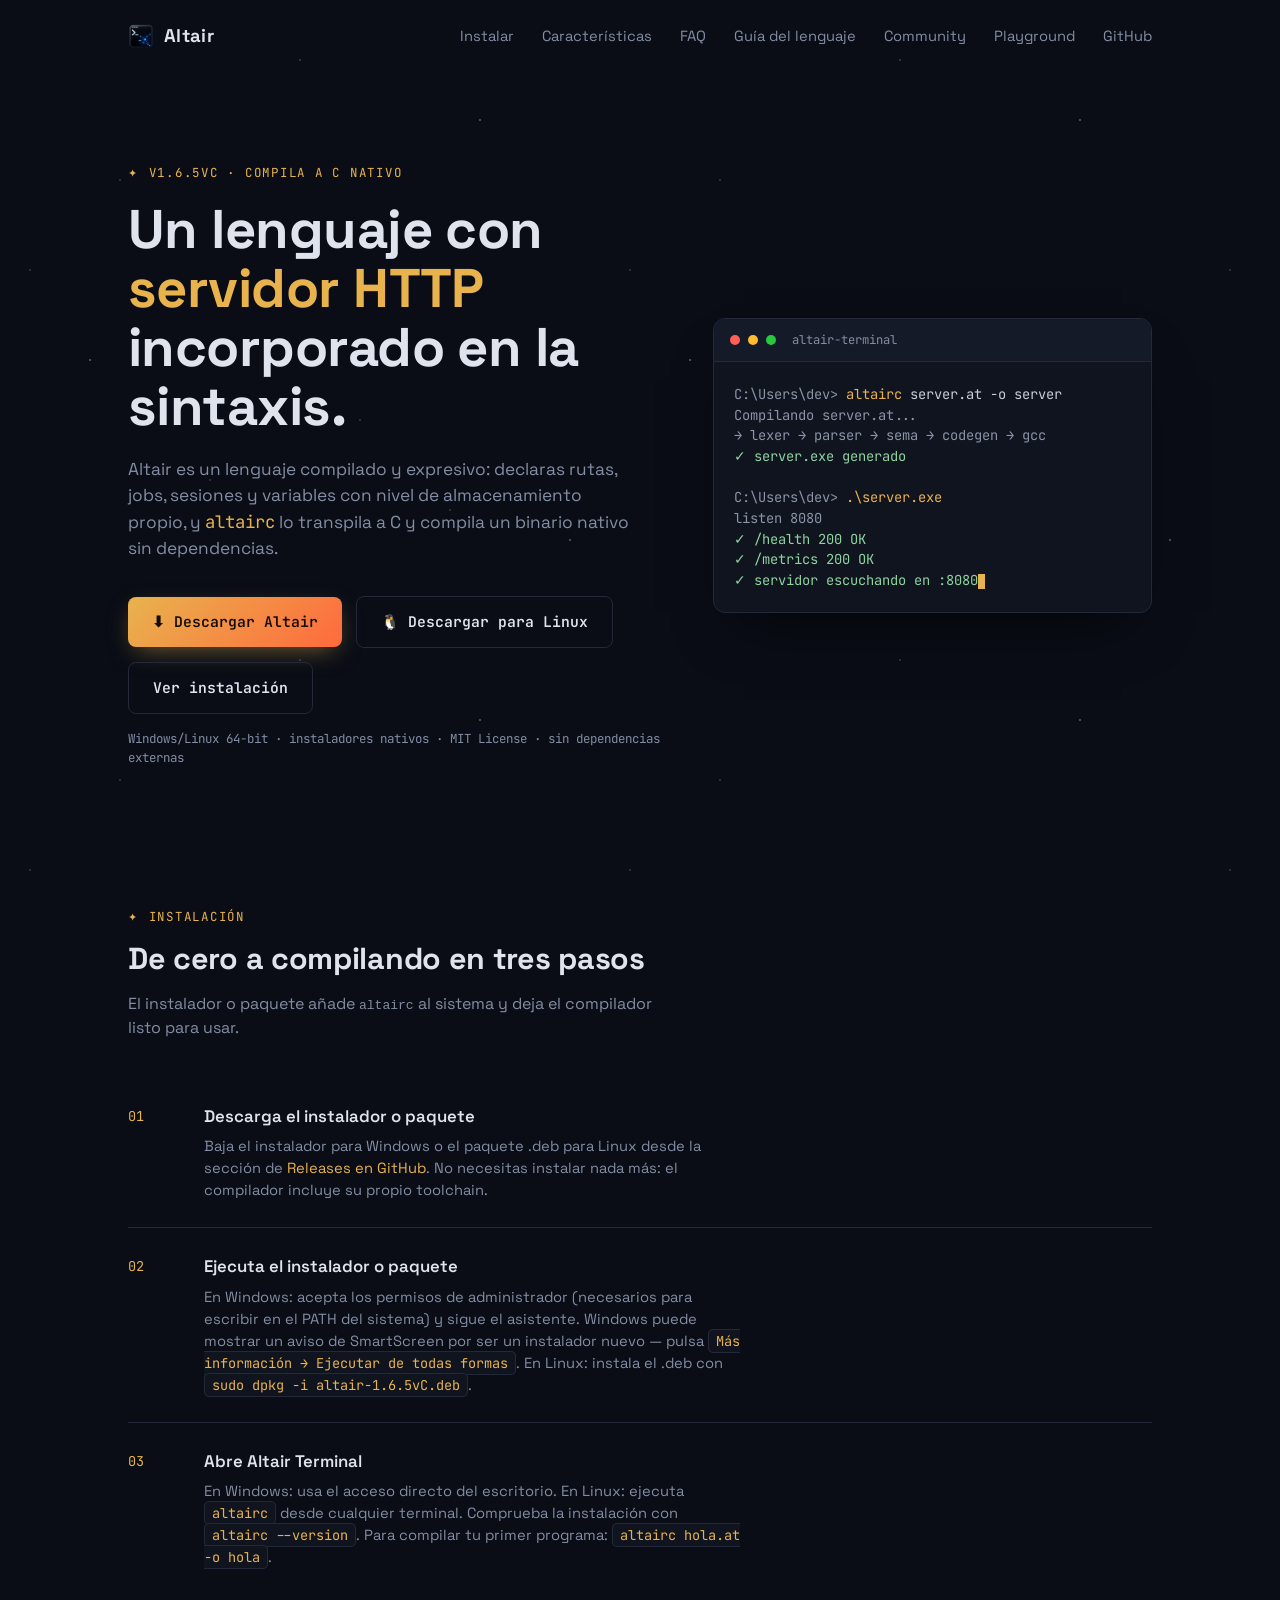
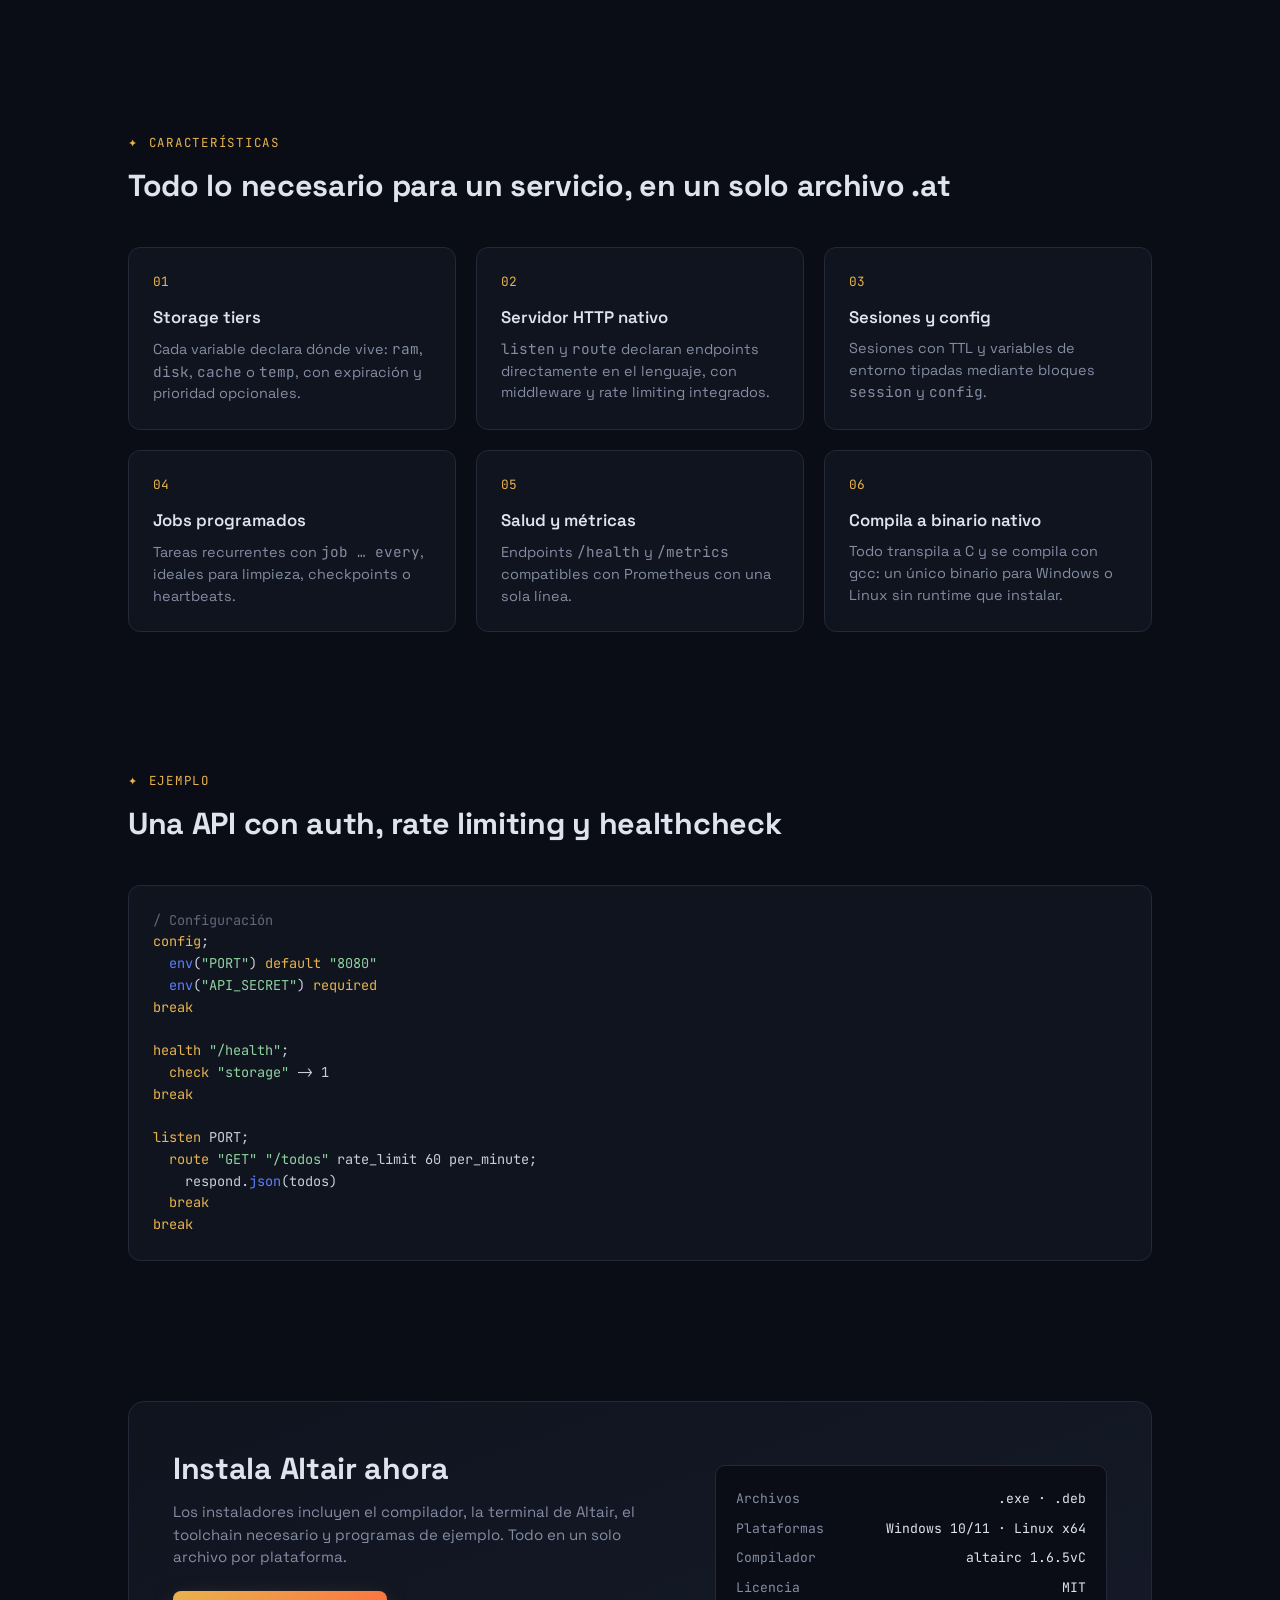
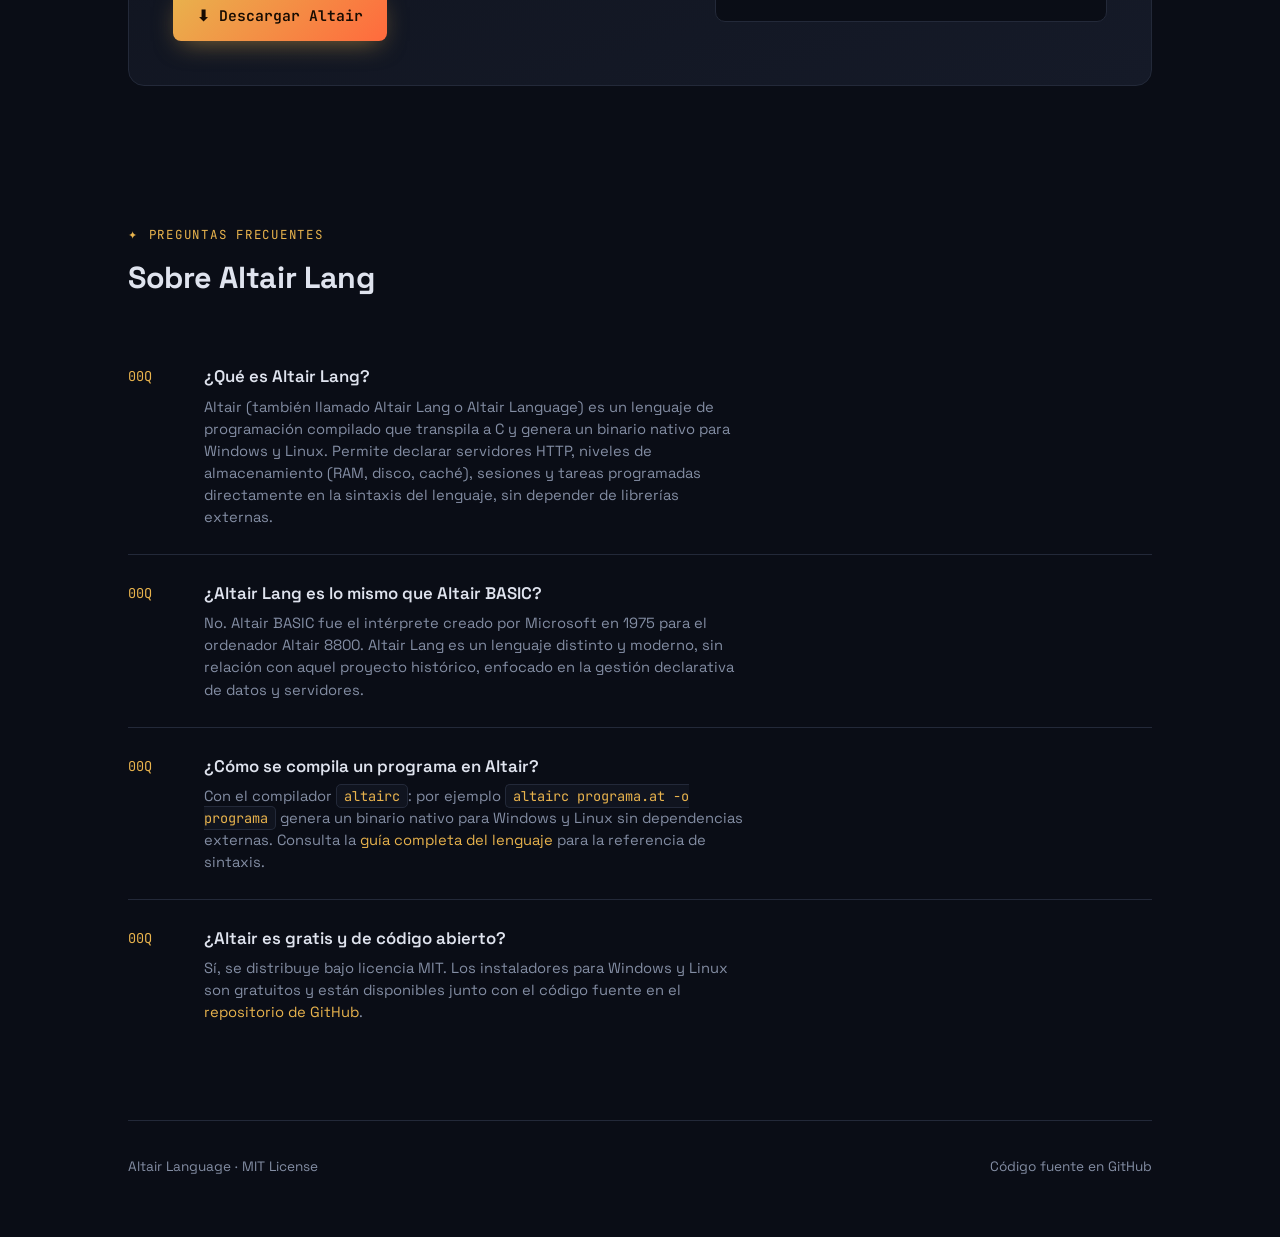
==== docs/index.html @ 04aadf66 "Update index.html" ====
<!DOCTYPE html>
<html lang="es">
<head>
<meta charset="UTF-8">
<meta name="viewport" content="width=device-width, initial-scale=1.0">
<title>Altair Lang — Lenguaje de programación compilado a C nativo</title>
<meta name="description" content="Altair Lang es un lenguaje de programación compilado a C nativo para Windows y Linux. Incluye el compilador altairc, gestión de RAM/disco/caché, servidores HTTP, sesiones y tareas programadas.">
<meta name="keywords" content="altair, altair lang, altair language, altairc, lenguaje de programación altair, altair programming language, lenguaje compilado a C, lenguaje con servidor HTTP integrado, storage tiers lenguaje de programación, crear lenguaje de programación propio, altair vs altair basic, altair linux, altair debian package, altair amd64, altair compiler linux">
<meta name="author" content="Altair Language">
<link rel="canonical" href="https://victios7.github.io/Altair/">
<link rel="icon" type="image/png" href="ALTAIR_LOGO.png">
<link rel="apple-touch-icon" type="image/png" href="ALTAIR_LOGO.png">
<meta property="og:type" content="website">
<meta property="og:site_name" content="Altair Lang">
<meta property="og:title" content="Altair Lang — Lenguaje de programación compilado a C nativo">
<meta property="og:description" content="Lenguaje compilado a C nativo para Windows y Linux con servidor HTTP, gestión de RAM/disco/caché, jobs y sesiones integrados en la sintaxis.">
<meta property="og:url" content="https://victios7.github.io/Altair/">
<meta property="og:image" content="https://victios7.github.io/Altair/altair logo.png">
<meta name="twitter:card" content="summary">
<meta name="twitter:title" content="Altair Lang">
<meta name="twitter:description" content="Lenguaje de programación compilado a C nativo para Windows y Linux, con servidor HTTP y gestión de datos integrados en la sintaxis.">

<script type="application/ld+json">
{
  "@context": "https://schema.org",
  "@type": "SoftwareApplication",
  "name": "Altair Lang",
  "alternateName": ["Altair", "Altair Language", "Altair Programming Language"],
  "applicationCategory": "DeveloperApplication",
  "operatingSystem": [
 "Windows",
 "Linux"
  ],
  "description": "Lenguaje de programación compilado a C nativo con servidor HTTP, gestión declarativa de RAM/disco/caché, jobs, sesiones y storage tiers integrados en la sintaxis.",
  "softwareVersion": "1.6.5vC",
  "license": "https://victios7.github.io/Altair/LICENSE",
  "url": "https://victios7.github.io/Altair/"
}
</script>
<script type="application/ld+json">
{
  "@context": "https://schema.org",
  "@type": "FAQPage",
  "mainEntity": [
    {
      "@type": "Question",
      "name": "¿Qué es Altair Lang?",
      "acceptedAnswer": {
        "@type": "Answer",
        "text": "Altair (Altair Lang) es un lenguaje de programación compilado que transpila a C y genera un binario nativo. Permite declarar servidores HTTP, niveles de almacenamiento (RAM, disco, caché), sesiones y tareas programadas directamente en la sintaxis del lenguaje."
      }
    },
    {
      "@type": "Question",
      "name": "¿Altair Lang es lo mismo que Altair BASIC?",
      "acceptedAnswer": {
        "@type": "Answer",
        "text": "No. Altair BASIC fue el intérprete BASIC creado por Microsoft en 1975 para el ordenador Altair 8800. Altair Lang es un lenguaje distinto y moderno, sin relación con aquel proyecto, centrado en la gestión declarativa de datos y servidores."
      }
    },
    {
      "@type": "Question",
      "name": "¿Cómo se compila un programa en Altair?",
      "acceptedAnswer": {
        "@type": "Answer",
        "text": "Con el compilador altairc: por ejemplo, 'altairc programa.at -o programa' genera un binario nativo para Windows y Linux sin dependencias externas."
      }
    },
    {
      "@type": "Question",
      "name": "¿Altair es gratis y de código abierto?",
      "acceptedAnswer": {
        "@type": "Answer",
        "text": "Sí, Altair se distribuye bajo licencia MIT y los instaladores para Windows y Linux son gratuitos, disponibles en la sección de Releases de su repositorio en GitHub."
      }
    }
  ]
}
</script>
<link rel="preconnect" href="https://fonts.googleapis.com">
<link href="https://fonts.googleapis.com/css2?family=Space+Grotesk:wght@400;500;600;700&family=JetBrains+Mono:wght@400;500;600;700&display=swap" rel="stylesheet">
<style>
  :root{
    --bg: #0a0d16;
    --bg-panel: #10141f;
    --bg-panel-2: #151a28;
    --line: #232939;
    --text: #dfe3ee;
    --text-dim: #838da3;
    --gold: #e8b34d;
    --ember: #ff6a3d;
    --blue-glow: #5b7fff;
    --font-display: 'Space Grotesk', sans-serif;
    --font-mono: 'JetBrains Mono', monospace;
  }
  *{margin:0;padding:0;box-sizing:border-box;}
  html{scroll-behavior:smooth;}
  body{
    background:var(--bg);
    color:var(--text);
    font-family:var(--font-display);
    line-height:1.5;
    overflow-x:hidden;
  }
  a{color:inherit;}

  /* Starfield */
  #stars{
    position:fixed; inset:0; z-index:0; pointer-events:none;
    background:
      radial-gradient(1px 1px at 20% 30%, #fff, transparent),
      radial-gradient(1px 1px at 60% 70%, #fff, transparent),
      radial-gradient(1.5px 1.5px at 80% 20%, #fff, transparent),
      radial-gradient(1px 1px at 35% 80%, #fff, transparent),
      radial-gradient(1px 1px at 90% 55%, #fff, transparent),
      radial-gradient(1.5px 1.5px at 15% 60%, #fff, transparent),
      radial-gradient(1px 1px at 50% 10%, #fff, transparent),
      radial-gradient(1px 1px at 75% 85%, #fff, transparent),
      radial-gradient(1px 1px at 5% 45%, #fff, transparent),
      radial-gradient(1.5px 1.5px at 95% 90%, #fff, transparent);
    background-repeat:repeat;
    background-size:600px 600px;
    opacity:.5;
  }

  .wrap{max-width:1080px; margin:0 auto; padding:0 28px; position:relative; z-index:1;}

  nav{
    display:flex; align-items:center; justify-content:space-between;
    padding:22px 0;
  }
  .brand{display:flex; align-items:center; gap:10px; font-weight:700; letter-spacing:.02em; font-size:1.15rem;}
  .brand img{width:26px; height:26px;}
  .navlinks{display:flex; gap:28px; font-size:.92rem; color:var(--text-dim);}
  .navlinks a:hover{color:var(--gold);}
  .navlinks a{text-decoration:none;}

  .hero{
    padding:92px 0 70px;
    display:grid; grid-template-columns:1.1fr .9fr; gap:48px; align-items:center;
  }
  .eyebrow{
    font-family:var(--font-mono); font-size:.78rem; color:var(--gold);
    letter-spacing:.14em; text-transform:uppercase; margin-bottom:18px;
    display:flex; align-items:center; gap:10px;
  }
  .eyebrow::before{content:"✦"; font-size:.9em;}
  h1{
    font-size:3.4rem; font-weight:700; line-height:1.08; letter-spacing:-.01em;
    margin-bottom:22px;
  }
  h1 .accent{color:var(--gold);}
  .lede{
    font-size:1.08rem; color:var(--text-dim); max-width:46ch; margin-bottom:34px;
  }
  .cta-row{display:flex; gap:14px; flex-wrap:wrap; align-items:center;}
  .btn{
    font-family:var(--font-mono); font-weight:600; font-size:.92rem;
    padding:14px 24px; border-radius:8px; text-decoration:none;
    display:inline-flex; align-items:center; gap:10px;
    transition:transform .15s ease, box-shadow .15s ease;
  }
  .btn-primary{
    background:linear-gradient(135deg, var(--gold), var(--ember));
    color:#160b02;
    box-shadow:0 8px 26px -8px rgba(232,179,77,.55);
  }
  .btn-primary:hover{transform:translateY(-2px); box-shadow:0 12px 30px -8px rgba(232,179,77,.7);}
  .btn-ghost{
    border:1px solid var(--line); color:var(--text);
  }
  .btn-ghost:hover{border-color:var(--gold); color:var(--gold);}
  .meta-line{
    font-family:var(--font-mono); font-size:.78rem; color:var(--text-dim); margin-top:16px;
  }

  .terminal{
    background:var(--bg-panel);
    border:1px solid var(--line);
    border-radius:12px;
    overflow:hidden;
    box-shadow:0 30px 60px -30px rgba(0,0,0,.8);
  }
  .term-bar{
    display:flex; align-items:center; gap:8px;
    padding:12px 16px; background:var(--bg-panel-2); border-bottom:1px solid var(--line);
  }
  .dot{width:10px; height:10px; border-radius:50%;}
  .dot.r{background:#ff5f56;} .dot.y{background:#ffbd2e;} .dot.g{background:#27c93f;}
  .term-title{margin-left:8px; font-family:var(--font-mono); font-size:.76rem; color:var(--text-dim);}
  .term-body{
    padding:22px 20px; font-family:var(--font-mono); font-size:.86rem;
    color:#c7ceda; min-height:230px;
  }
  .term-body .p{color:var(--gold);}
  .term-body .c{color:#8b93a7;}
  .term-body .s{color:#8fd3a0;}
  .caret{display:inline-block; width:7px; height:15px; background:var(--gold); vertical-align:middle; animation:blink 1s step-end infinite;}
  @keyframes blink{50%{opacity:0;}}

  section{padding:70px 0; position:relative;}
  .section-head{margin-bottom:38px;}
  .section-head .eyebrow{margin-bottom:10px;}
  h2{font-size:1.9rem; font-weight:700; letter-spacing:-.01em;}
  .section-head p{color:var(--text-dim); margin-top:10px; max-width:56ch;}

  .grid{display:grid; grid-template-columns:repeat(3, 1fr); gap:20px;}
  .card{
    background:var(--bg-panel); border:1px solid var(--line); border-radius:12px;
    padding:24px; transition:border-color .15s ease, transform .15s ease;
  }
  .card:hover{border-color:#3a4258; transform:translateY(-3px);}
  .card .icon{font-family:var(--font-mono); color:var(--gold); font-size:.8rem; margin-bottom:14px; display:block;}
  .card h3{font-size:1.05rem; margin-bottom:8px; font-weight:600;}
  .card p{font-size:.9rem; color:var(--text-dim);}

  .steps{counter-reset:step; display:flex; flex-direction:column; gap:0;}
  .step{
    display:grid; grid-template-columns:56px 1fr; gap:20px;
    padding:26px 0; border-bottom:1px solid var(--line);
  }
  .step:last-child{border-bottom:none;}
  .step-num{
    counter-increment:step; font-family:var(--font-mono); color:var(--gold);
    font-size:.85rem; display:flex; align-items:flex-start; padding-top:2px;
  }
  .step-num::before{content: counter(step, decimal-leading-zero);}
  .step h3{font-size:1.05rem; margin-bottom:6px; font-weight:600;}
  .step p{color:var(--text-dim); font-size:.92rem; max-width:60ch;}
  .step code{
    background:var(--bg-panel); border:1px solid var(--line); border-radius:5px;
    padding:2px 7px; font-family:var(--font-mono); font-size:.85rem; color:var(--gold);
  }

  .code-block{
    background:var(--bg-panel); border:1px solid var(--line); border-radius:12px;
    padding:24px; font-family:var(--font-mono); font-size:.85rem; overflow-x:auto;
    color:#c7ceda; line-height:1.6;
  }
  .code-block .kw{color:var(--gold);}
  .code-block .str{color:#8fd3a0;}
  .code-block .cm{color:#5f6779;}
  .code-block .fn{color:var(--blue-glow);}

  .download-panel{
    background:linear-gradient(160deg, var(--bg-panel), var(--bg-panel-2));;
    border:1px solid var(--line); border-radius:16px; padding:44px;
    display:grid; grid-template-columns:1.3fr 1fr; gap:32px; align-items:center;
  }
  .download-panel h2{margin-bottom:10px;}
  .download-panel p{color:var(--text-dim); font-size:.94rem; max-width:48ch;}
  .file-info{
    background:var(--bg); border:1px solid var(--line); border-radius:10px; padding:18px 20px;
    font-family:var(--font-mono); font-size:.82rem; color:var(--text-dim);
  }
  .file-info div{display:flex; justify-content:space-between; padding:5px 0;}
  .file-info span:last-child{color:var(--text);}

  footer{
    border-top:1px solid var(--line); padding:36px 0 60px;
    display:flex; justify-content:space-between; align-items:center;
    font-size:.85rem; color:var(--text-dim); flex-wrap:wrap; gap:12px;
  }
  footer a{text-decoration:none;}
  footer a:hover{color:var(--gold);}

  @media (max-width: 860px){
    .hero{grid-template-columns:1fr;}
    h1{font-size:2.3rem;}
    .grid{grid-template-columns:1fr;}
    .download-panel{grid-template-columns:1fr;}
    .navlinks{display:none;}
  }
</style>
</head>
<body>
<div id="stars"></div>

<div class="wrap">
  <nav>
    <div class="brand"><img src="altair logo.png" alt=""> Altair</div>
    <div class="navlinks">
      <a href="#instalar">Instalar</a>
      <a href="#caracteristicas">Características</a>
      <a href="#faq">FAQ</a>
      <a href="guia.html">Guía del lenguaje</a>
      <a href="community/index.html">Community</a>
      <a href="community/playground.html">Playground</a>
      <a href="https://github.com/victios7/Altair" target="_blank">GitHub</a>
    </div>
  </nav>

  <section class="hero">
    <div>
      <div class="eyebrow">v1.6.5vC · compila a C nativo</div>
      <h1>Un lenguaje con <span class="accent">servidor HTTP</span> incorporado en la sintaxis.</h1>
      <p class="lede">Altair es un lenguaje compilado y expresivo: declaras rutas, jobs, sesiones y variables con nivel de almacenamiento propio, y <code style="font-family:var(--font-mono); color:var(--gold);">altairc</code> lo transpila a C y compila un binario nativo sin dependencias.</p>
      <div class="cta-row">
        <a class="btn btn-primary" href="https://github.com/victios7/Altair/releases/latest">⬇ Descargar Altair</a>
        <a class="btn btn-ghost" href="https://github.com/victios7/Altair/releases/latest">🐧 Descargar para Linux</a>
        <a class="btn btn-ghost" href="#instalar">Ver instalación</a>
      </div>
      <div class="meta-line">Windows/Linux 64-bit · instaladores nativos · MIT License · sin dependencias externas</div>
    </div>

    <div class="terminal">
      <div class="term-bar">
        <span class="dot r"></span><span class="dot y"></span><span class="dot g"></span>
        <span class="term-title">altair-terminal</span>
      </div>
      <div class="term-body">
<span class="c">C:\Users\dev></span> <span class="p">altairc</span> server.at -o server<br>
<span class="c">Compilando server.at...</span><br>
<span class="c">→ lexer → parser → sema → codegen → gcc</span><br>
<span class="s">✓ server.exe generado</span><br><br>
<span class="c">C:\Users\dev></span> <span class="p">.\server.exe</span><br>
<span class="c">listen 8080</span><br>
<span class="s">✓ /health   200 OK</span><br>
<span class="s">✓ /metrics  200 OK</span><br>
<span class="s">✓ servidor escuchando en :8080</span><span class="caret"></span>
      </div>
    </div>
  </section>

  <section id="instalar">
    <div class="section-head">
      <div class="eyebrow">Instalación</div>
      <h2>De cero a compilando en tres pasos</h2>
      <p>El instalador o paquete añade <code>altairc</code> al sistema y deja el compilador listo para usar.</p>
    </div>
    <div class="steps">
      <div class="step">
        <div class="step-num"></div>
        <div>
          <h3>Descarga el instalador o paquete</h3>
          <p>Baja el instalador para Windows o el paquete .deb para Linux desde la sección de <a href="https://github.com/victios7/Altair/releases/latest" style="color:var(--gold); text-decoration:none;">Releases en GitHub</a>. No necesitas instalar nada más: el compilador incluye su propio toolchain.</p>
        </div>
      </div>
      <div class="step">
        <div class="step-num"></div>
        <div>
          <h3>Ejecuta el instalador o paquete</h3>
          <p>En Windows: acepta los permisos de administrador (necesarios para escribir en el PATH del sistema) y sigue el asistente. Windows puede mostrar un aviso de SmartScreen por ser un instalador nuevo — pulsa <code>Más información → Ejecutar de todas formas</code>. En Linux: instala el .deb con <code>sudo dpkg -i altair-1.6.5vC.deb</code>.</p>
        </div>
      </div>
      <div class="step">
        <div class="step-num"></div>
        <div>
          <h3>Abre Altair Terminal</h3>
          <p>En Windows: usa el acceso directo del escritorio. En Linux: ejecuta <code>altairc</code> desde cualquier terminal. Comprueba la instalación con <code>altairc --version</code>. Para compilar tu primer programa: <code>altairc hola.at -o hola</code>.</p>
        </div>
      </div>
    </div>
  </section>

  <section id="caracteristicas">
    <div class="section-head">
      <div class="eyebrow">Características</div>
      <h2>Todo lo necesario para un servicio, en un solo archivo .at</h2>
    </div>
    <div class="grid">
      <div class="card">
        <span class="icon">01</span>
        <h3>Storage tiers</h3>
        <p>Cada variable declara dónde vive: <code style="font-family:var(--font-mono)">ram</code>, <code style="font-family:var(--font-mono)">disk</code>, <code style="font-family:var(--font-mono)">cache</code> o <code style="font-family:var(--font-mono)">temp</code>, con expiración y prioridad opcionales.</p>
      </div>
      <div class="card">
        <span class="icon">02</span>
        <h3>Servidor HTTP nativo</h3>
        <p><code style="font-family:var(--font-mono)">listen</code> y <code style="font-family:var(--font-mono)">route</code> declaran endpoints directamente en el lenguaje, con middleware y rate limiting integrados.</p>
      </div>
      <div class="card">
        <span class="icon">03</span>
        <h3>Sesiones y config</h3>
        <p>Sesiones con TTL y variables de entorno tipadas mediante bloques <code style="font-family:var(--font-mono)">session</code> y <code style="font-family:var(--font-mono)">config</code>.</p>
      </div>
      <div class="card">
        <span class="icon">04</span>
        <h3>Jobs programados</h3>
        <p>Tareas recurrentes con <code style="font-family:var(--font-mono)">job … every</code>, ideales para limpieza, checkpoints o heartbeats.</p>
      </div>
      <div class="card">
        <span class="icon">05</span>
        <h3>Salud y métricas</h3>
        <p>Endpoints <code style="font-family:var(--font-mono)">/health</code> y <code style="font-family:var(--font-mono)">/metrics</code> compatibles con Prometheus con una sola línea.</p>
      </div>
      <div class="card">
        <span class="icon">06</span>
        <h3>Compila a binario nativo</h3>
        <p>Todo transpila a C y se compila con gcc: un único binario para Windows o Linux sin runtime que instalar.</p>
      </div>
    </div>
  </section>

  <section id="ejemplo">
    <div class="section-head">
      <div class="eyebrow">Ejemplo</div>
      <h2>Una API con auth, rate limiting y healthcheck</h2>
    </div>
    <div class="code-block"><span class="cm">/ Configuración</span><br>
<span class="kw">config</span>;<br>
&nbsp;&nbsp;<span class="fn">env</span>(<span class="str">"PORT"</span>) <span class="kw">default</span> <span class="str">"8080"</span><br>
&nbsp;&nbsp;<span class="fn">env</span>(<span class="str">"API_SECRET"</span>) <span class="kw">required</span><br>
<span class="kw">break</span><br><br>
<span class="kw">health</span> <span class="str">"/health"</span>;<br>
&nbsp;&nbsp;<span class="kw">check</span> <span class="str">"storage"</span> -&gt; 1<br>
<span class="kw">break</span><br><br>
<span class="kw">listen</span> PORT;<br>
&nbsp;&nbsp;<span class="kw">route</span> <span class="str">"GET"</span> <span class="str">"/todos"</span> rate_limit 60 per_minute;<br>
&nbsp;&nbsp;&nbsp;&nbsp;respond.<span class="fn">json</span>(todos)<br>
&nbsp;&nbsp;<span class="kw">break</span><br>
<span class="kw">break</span></div>
  </section>

  <section id="descarga">
    <div class="download-panel">
      <div>
        <h2>Instala Altair ahora</h2>
        <p>Los instaladores incluyen el compilador, la terminal de Altair, el toolchain necesario y programas de ejemplo. Todo en un solo archivo por plataforma.</p>
        <div class="cta-row" style="margin-top:22px;">
          <a class="btn btn-primary" href="https://github.com/victios7/Altair/releases/latest">⬇ Descargar Altair</a>
        </div>
      </div>
      <div class="file-info">
        <div><span>Archivos</span><span>.exe · .deb</span></div>
        <div><span>Plataformas</span><span>Windows 10/11 · Linux x64</span></div>
        <div><span>Compilador</span><span>altairc 1.6.5vC</span></div>
        <div><span>Licencia</span><span>MIT</span></div>
      </div>
    </div>
  </section>

  <section id="faq">
    <div class="section-head">
      <div class="eyebrow">Preguntas frecuentes</div>
      <h2>Sobre Altair Lang</h2>
    </div>
    <div class="steps">
      <div class="step">
        <div class="step-num" style="counter-increment:none;">Q</div>
        <div>
          <h3>¿Qué es Altair Lang?</h3>
          <p>Altair (también llamado Altair Lang o Altair Language) es un lenguaje de programación compilado que transpila a C y genera un binario nativo para Windows y Linux. Permite declarar servidores HTTP, niveles de almacenamiento (RAM, disco, caché), sesiones y tareas programadas directamente en la sintaxis del lenguaje, sin depender de librerías externas.</p>
        </div>
      </div>
      <div class="step">
        <div class="step-num" style="counter-increment:none;">Q</div>
        <div>
          <h3>¿Altair Lang es lo mismo que Altair BASIC?</h3>
          <p>No. Altair BASIC fue el intérprete creado por Microsoft en 1975 para el ordenador Altair 8800. Altair Lang es un lenguaje distinto y moderno, sin relación con aquel proyecto histórico, enfocado en la gestión declarativa de datos y servidores.</p>
        </div>
      </div>
      <div class="step">
        <div class="step-num" style="counter-increment:none;">Q</div>
        <div>
          <h3>¿Cómo se compila un programa en Altair?</h3>
          <p>Con el compilador <code>altairc</code>: por ejemplo <code>altairc programa.at -o programa</code> genera un binario nativo para Windows y Linux sin dependencias externas. Consulta la <a href="guia.html" style="color:var(--gold); text-decoration:none;">guía completa del lenguaje</a> para la referencia de sintaxis.</p>
        </div>
      </div>
      <div class="step">
        <div class="step-num" style="counter-increment:none;">Q</div>
        <div>
          <h3>¿Altair es gratis y de código abierto?</h3>
          <p>Sí, se distribuye bajo licencia MIT. Los instaladores para Windows y Linux son gratuitos y están disponibles junto con el código fuente en el <a href="https://github.com/victios7/Altair" style="color:var(--gold); text-decoration:none;">repositorio de GitHub</a>.</p>
        </div>
      </div>
    </div>
  </section>

  <footer>
    <div>Altair Language · MIT License</div>
    <div><a href="https://github.com/victios7/Altair">Código fuente en GitHub</a></div>
  </footer>
</div>

</body>
</html>
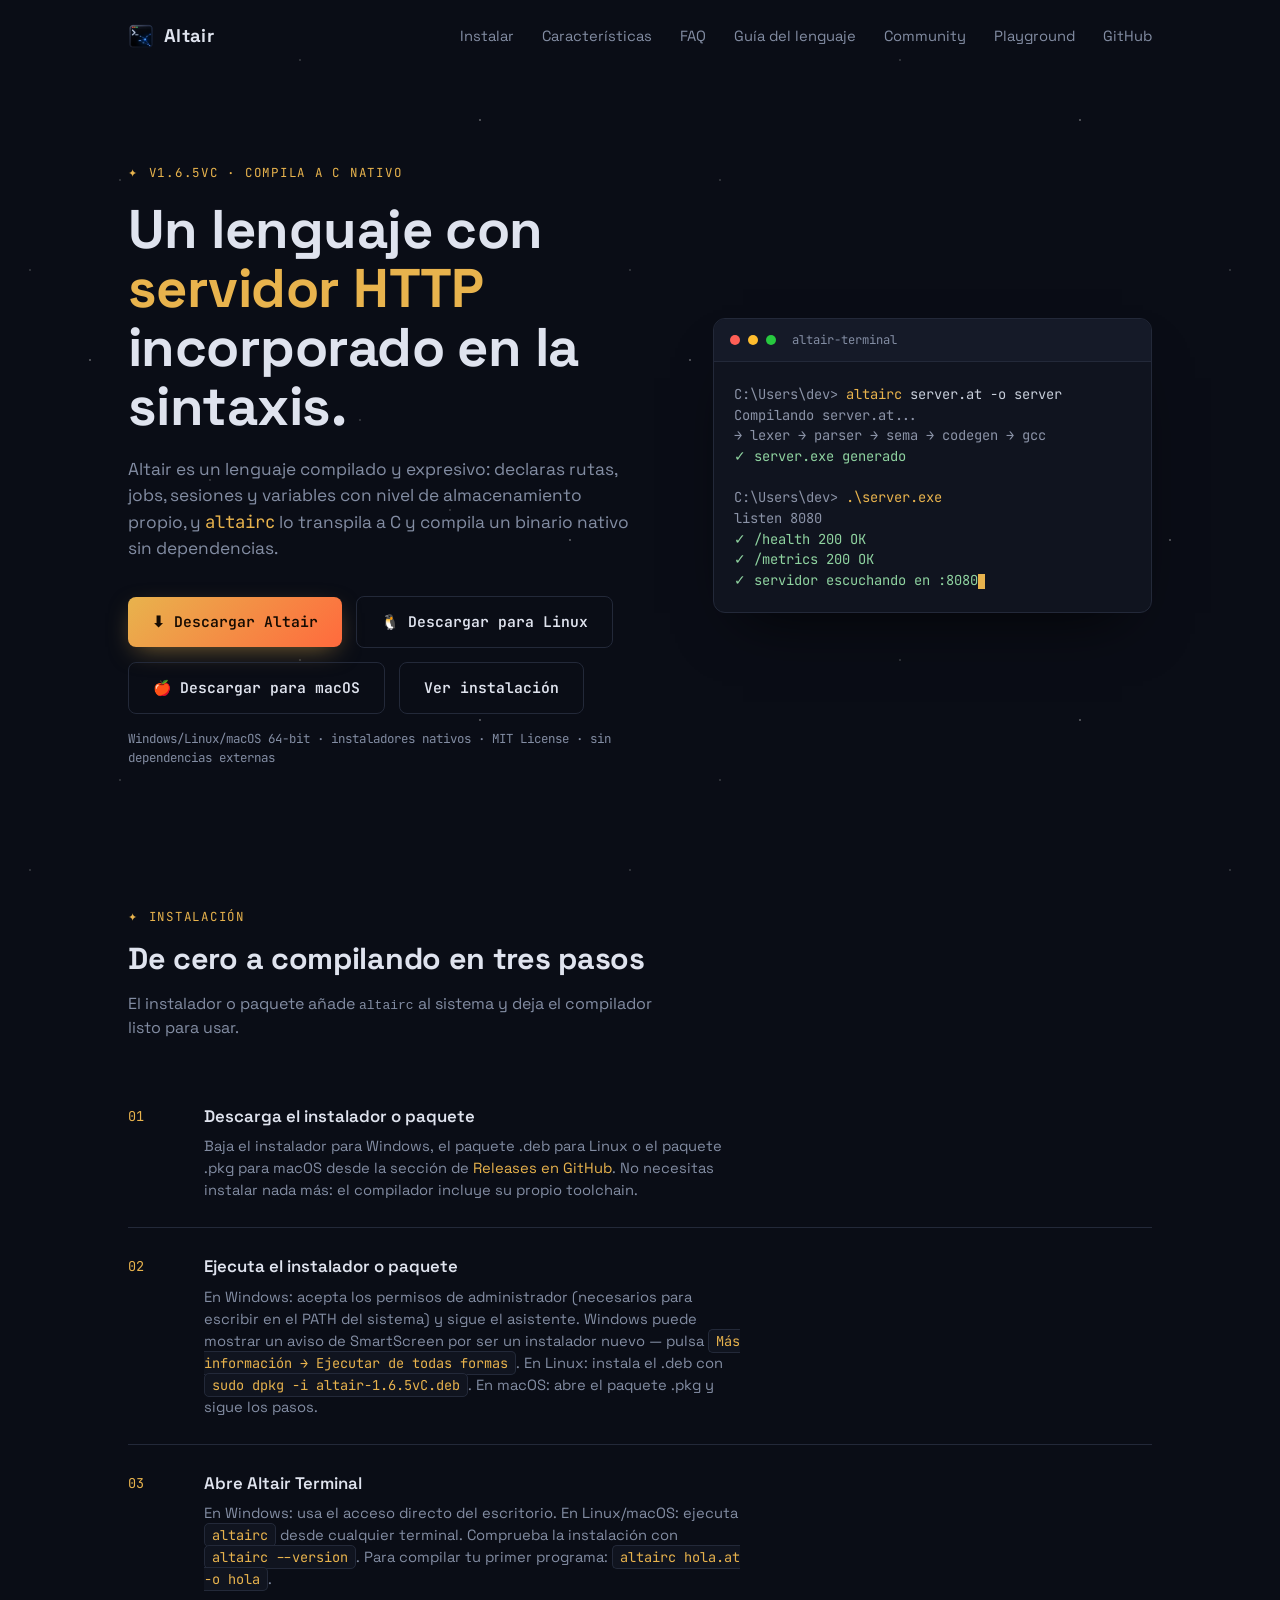
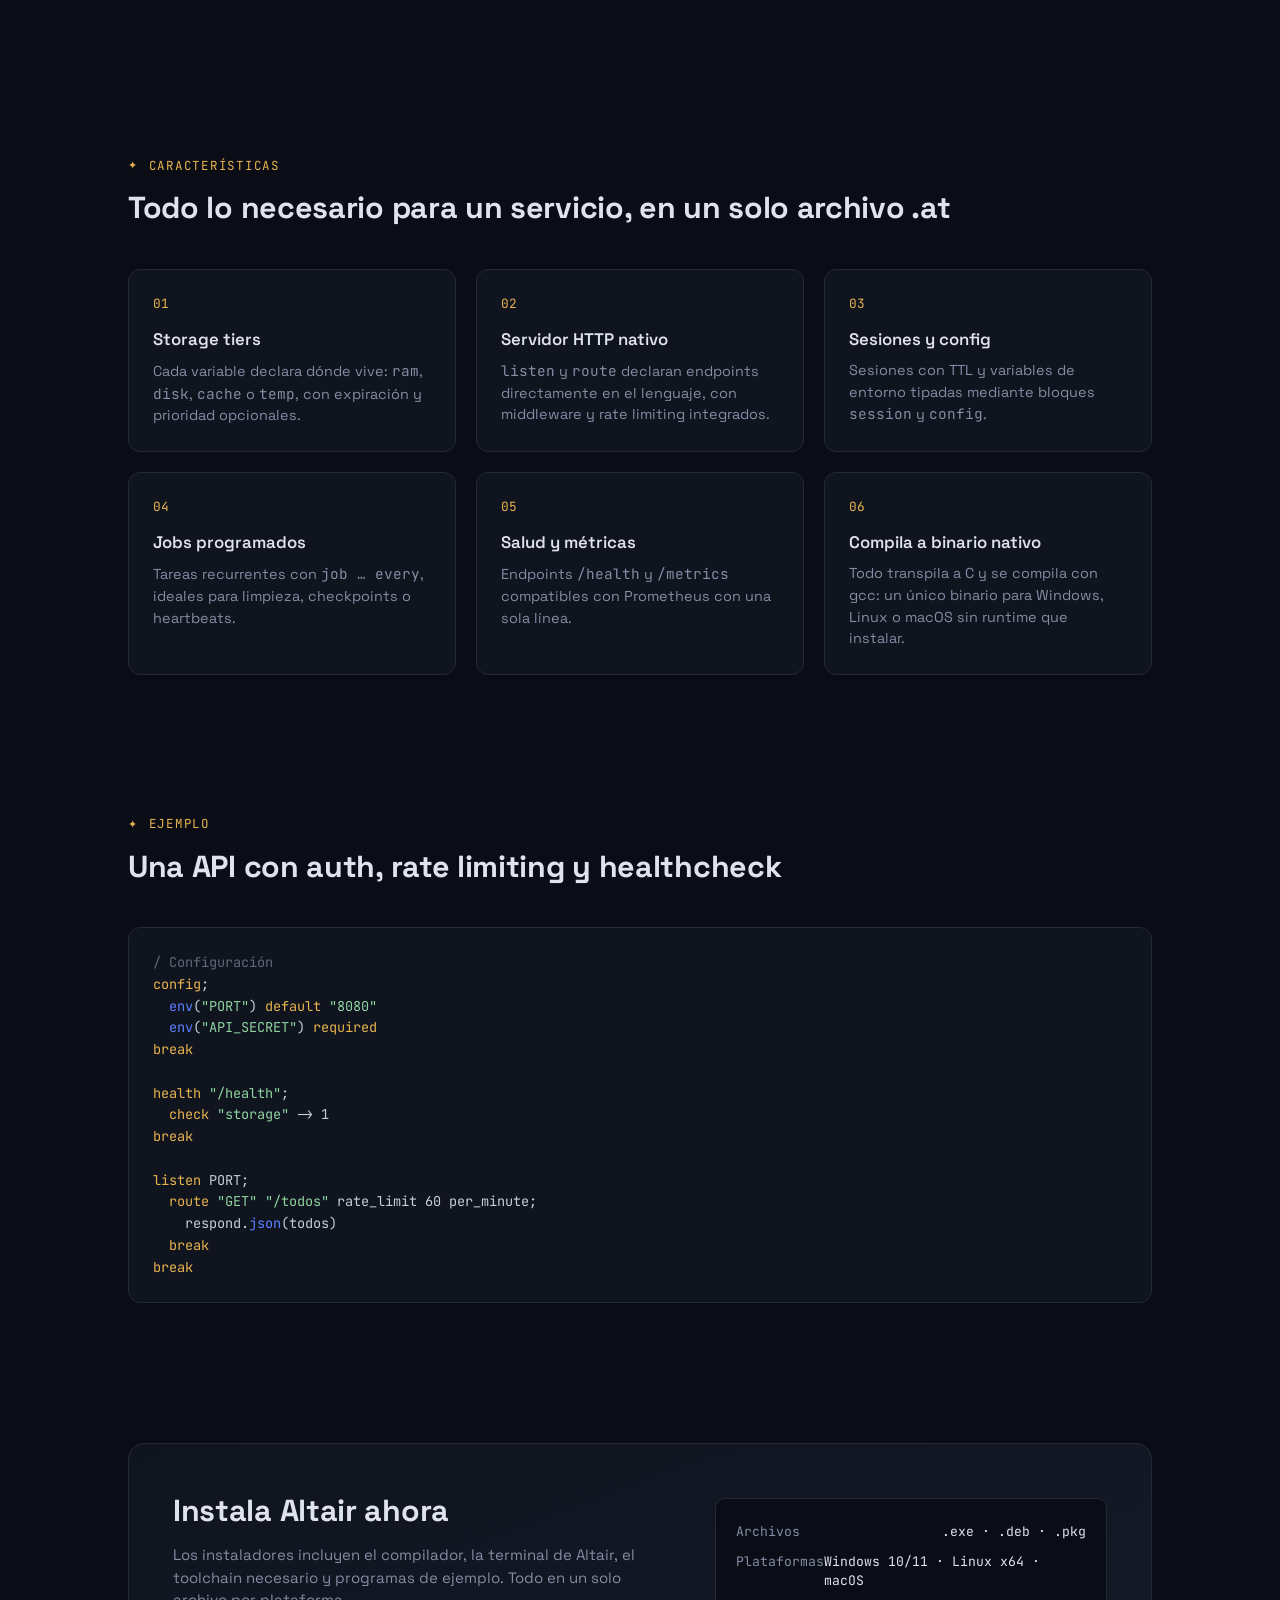
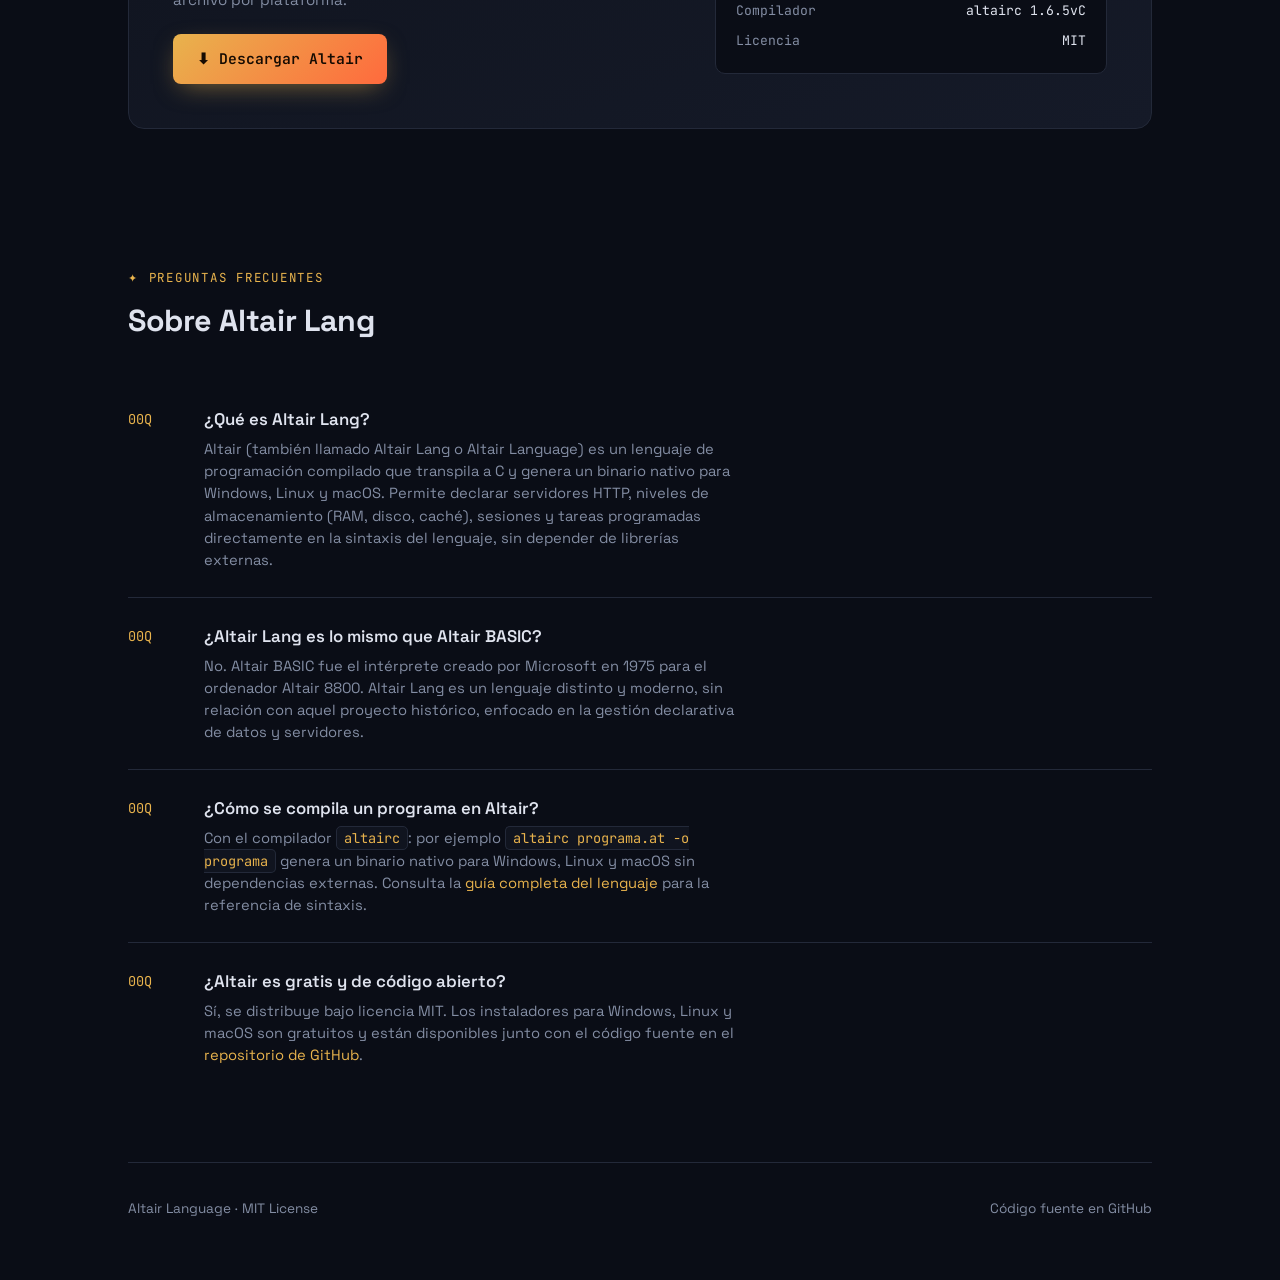
==== commit 3f5fdd52: "Update index.html" ====
--- a/docs/index.html
+++ b/docs/index.html
@@ -4,8 +4,8 @@
 <meta charset="UTF-8">
 <meta name="viewport" content="width=device-width, initial-scale=1.0">
 <title>Altair Lang — Lenguaje de programación compilado a C nativo</title>
-<meta name="description" content="Altair Lang es un lenguaje de programación compilado a C nativo para Windows y Linux. Incluye el compilador altairc, gestión de RAM/disco/caché, servidores HTTP, sesiones y tareas programadas.">
-<meta name="keywords" content="altair, altair lang, altair language, altairc, lenguaje de programación altair, altair programming language, lenguaje compilado a C, lenguaje con servidor HTTP integrado, storage tiers lenguaje de programación, crear lenguaje de programación propio, altair vs altair basic, altair linux, altair debian package, altair amd64, altair compiler linux">
+<meta name="description" content="Altair Lang es un lenguaje de programación compilado a C nativo para Windows, Linux y macOS. Incluye el compilador altairc, gestión de RAM/disco/caché, servidores HTTP, sesiones y tareas programadas.">
+<meta name="keywords" content="altair, altair lang, altair language, altairc, lenguaje de programación altair, altair programming language, lenguaje compilado a C, lenguaje con servidor HTTP integrado, storage tiers lenguaje de programación, crear lenguaje de programación propio, altair vs altair basic, altair linux, altair macos, altair debian package, altair pkg, altair amd64, altair compiler linux, altair compiler macos">
 <meta name="author" content="Altair Language">
 <link rel="canonical" href="https://victios7.github.io/Altair/">
 <link rel="icon" type="image/png" href="ALTAIR_LOGO.png">
@@ -13,12 +13,12 @@
 <meta property="og:type" content="website">
 <meta property="og:site_name" content="Altair Lang">
 <meta property="og:title" content="Altair Lang — Lenguaje de programación compilado a C nativo">
-<meta property="og:description" content="Lenguaje compilado a C nativo para Windows y Linux con servidor HTTP, gestión de RAM/disco/caché, jobs y sesiones integrados en la sintaxis.">
+<meta property="og:description" content="Lenguaje compilado a C nativo para Windows, Linux y macOS con servidor HTTP, gestión de RAM/disco/caché, jobs y sesiones integrados en la sintaxis.">
 <meta property="og:url" content="https://victios7.github.io/Altair/">
 <meta property="og:image" content="https://victios7.github.io/Altair/altair logo.png">
 <meta name="twitter:card" content="summary">
 <meta name="twitter:title" content="Altair Lang">
-<meta name="twitter:description" content="Lenguaje de programación compilado a C nativo para Windows y Linux, con servidor HTTP y gestión de datos integrados en la sintaxis.">
+<meta name="twitter:description" content="Lenguaje de programación compilado a C nativo para Windows, Linux y macOS, con servidor HTTP y gestión de datos integrados en la sintaxis.">
 
 <script type="application/ld+json">
 {
@@ -28,8 +28,9 @@
   "alternateName": ["Altair", "Altair Language", "Altair Programming Language"],
   "applicationCategory": "DeveloperApplication",
   "operatingSystem": [
- "Windows",
- "Linux"
+    "Windows",
+    "Linux",
+    "macOS"
   ],
   "description": "Lenguaje de programación compilado a C nativo con servidor HTTP, gestión declarativa de RAM/disco/caché, jobs, sesiones y storage tiers integrados en la sintaxis.",
   "softwareVersion": "1.6.5vC",
@@ -63,7 +64,7 @@
       "name": "¿Cómo se compila un programa en Altair?",
       "acceptedAnswer": {
         "@type": "Answer",
-        "text": "Con el compilador altairc: por ejemplo, 'altairc programa.at -o programa' genera un binario nativo para Windows y Linux sin dependencias externas."
+        "text": "Con el compilador altairc: por ejemplo, 'altairc programa.at -o programa' genera un binario nativo para Windows, Linux y macOS sin dependencias externas."
       }
     },
     {
@@ -71,7 +72,7 @@
       "name": "¿Altair es gratis y de código abierto?",
       "acceptedAnswer": {
         "@type": "Answer",
-        "text": "Sí, Altair se distribuye bajo licencia MIT y los instaladores para Windows y Linux son gratuitos, disponibles en la sección de Releases de su repositorio en GitHub."
+        "text": "Sí, Altair se distribuye bajo licencia MIT y los instaladores para Windows, Linux y macOS son gratuitos, disponibles en la sección de Releases de su repositorio en GitHub."
       }
     }
   ]
@@ -298,9 +299,10 @@
       <div class="cta-row">
         <a class="btn btn-primary" href="https://github.com/victios7/Altair/releases/latest">⬇ Descargar Altair</a>
         <a class="btn btn-ghost" href="https://github.com/victios7/Altair/releases/latest">🐧 Descargar para Linux</a>
+        <a class="btn btn-ghost" href="https://github.com/victios7/Altair/releases/latest">🍎 Descargar para macOS</a>
         <a class="btn btn-ghost" href="#instalar">Ver instalación</a>
       </div>
-      <div class="meta-line">Windows/Linux 64-bit · instaladores nativos · MIT License · sin dependencias externas</div>
+      <div class="meta-line">Windows/Linux/macOS 64-bit · instaladores nativos · MIT License · sin dependencias externas</div>
     </div>
 
     <div class="terminal">
@@ -333,21 +335,21 @@
         <div class="step-num"></div>
         <div>
           <h3>Descarga el instalador o paquete</h3>
-          <p>Baja el instalador para Windows o el paquete .deb para Linux desde la sección de <a href="https://github.com/victios7/Altair/releases/latest" style="color:var(--gold); text-decoration:none;">Releases en GitHub</a>. No necesitas instalar nada más: el compilador incluye su propio toolchain.</p>
+          <p>Baja el instalador para Windows, el paquete .deb para Linux o el paquete .pkg para macOS desde la sección de <a href="https://github.com/victios7/Altair/releases/latest" style="color:var(--gold); text-decoration:none;">Releases en GitHub</a>. No necesitas instalar nada más: el compilador incluye su propio toolchain.</p>
         </div>
       </div>
       <div class="step">
         <div class="step-num"></div>
         <div>
           <h3>Ejecuta el instalador o paquete</h3>
-          <p>En Windows: acepta los permisos de administrador (necesarios para escribir en el PATH del sistema) y sigue el asistente. Windows puede mostrar un aviso de SmartScreen por ser un instalador nuevo — pulsa <code>Más información → Ejecutar de todas formas</code>. En Linux: instala el .deb con <code>sudo dpkg -i altair-1.6.5vC.deb</code>.</p>
+          <p>En Windows: acepta los permisos de administrador (necesarios para escribir en el PATH del sistema) y sigue el asistente. Windows puede mostrar un aviso de SmartScreen por ser un instalador nuevo — pulsa <code>Más información → Ejecutar de todas formas</code>. En Linux: instala el .deb con <code>sudo dpkg -i altair-1.6.5vC.deb</code>. En macOS: abre el paquete .pkg y sigue los pasos.</p>
         </div>
       </div>
       <div class="step">
         <div class="step-num"></div>
         <div>
           <h3>Abre Altair Terminal</h3>
-          <p>En Windows: usa el acceso directo del escritorio. En Linux: ejecuta <code>altairc</code> desde cualquier terminal. Comprueba la instalación con <code>altairc --version</code>. Para compilar tu primer programa: <code>altairc hola.at -o hola</code>.</p>
+          <p>En Windows: usa el acceso directo del escritorio. En Linux/macOS: ejecuta <code>altairc</code> desde cualquier terminal. Comprueba la instalación con <code>altairc --version</code>. Para compilar tu primer programa: <code>altairc hola.at -o hola</code>.</p>
         </div>
       </div>
     </div>
@@ -387,7 +389,7 @@
       <div class="card">
         <span class="icon">06</span>
         <h3>Compila a binario nativo</h3>
-        <p>Todo transpila a C y se compila con gcc: un único binario para Windows o Linux sin runtime que instalar.</p>
+        <p>Todo transpila a C y se compila con gcc: un único binario para Windows, Linux o macOS sin runtime que instalar.</p>
       </div>
     </div>
   </section>
@@ -422,8 +424,8 @@
         </div>
       </div>
       <div class="file-info">
-        <div><span>Archivos</span><span>.exe · .deb</span></div>
-        <div><span>Plataformas</span><span>Windows 10/11 · Linux x64</span></div>
+        <div><span>Archivos</span><span>.exe · .deb · .pkg</span></div>
+        <div><span>Plataformas</span><span>Windows 10/11 · Linux x64 · macOS</span></div>
         <div><span>Compilador</span><span>altairc 1.6.5vC</span></div>
         <div><span>Licencia</span><span>MIT</span></div>
       </div>
@@ -440,7 +442,7 @@
         <div class="step-num" style="counter-increment:none;">Q</div>
         <div>
           <h3>¿Qué es Altair Lang?</h3>
-          <p>Altair (también llamado Altair Lang o Altair Language) es un lenguaje de programación compilado que transpila a C y genera un binario nativo para Windows y Linux. Permite declarar servidores HTTP, niveles de almacenamiento (RAM, disco, caché), sesiones y tareas programadas directamente en la sintaxis del lenguaje, sin depender de librerías externas.</p>
+          <p>Altair (también llamado Altair Lang o Altair Language) es un lenguaje de programación compilado que transpila a C y genera un binario nativo para Windows, Linux y macOS. Permite declarar servidores HTTP, niveles de almacenamiento (RAM, disco, caché), sesiones y tareas programadas directamente en la sintaxis del lenguaje, sin depender de librerías externas.</p>
         </div>
       </div>
       <div class="step">
@@ -454,14 +456,14 @@
         <div class="step-num" style="counter-increment:none;">Q</div>
         <div>
           <h3>¿Cómo se compila un programa en Altair?</h3>
-          <p>Con el compilador <code>altairc</code>: por ejemplo <code>altairc programa.at -o programa</code> genera un binario nativo para Windows y Linux sin dependencias externas. Consulta la <a href="guia.html" style="color:var(--gold); text-decoration:none;">guía completa del lenguaje</a> para la referencia de sintaxis.</p>
+          <p>Con el compilador <code>altairc</code>: por ejemplo <code>altairc programa.at -o programa</code> genera un binario nativo para Windows, Linux y macOS sin dependencias externas. Consulta la <a href="guia.html" style="color:var(--gold); text-decoration:none;">guía completa del lenguaje</a> para la referencia de sintaxis.</p>
         </div>
       </div>
       <div class="step">
         <div class="step-num" style="counter-increment:none;">Q</div>
         <div>
           <h3>¿Altair es gratis y de código abierto?</h3>
-          <p>Sí, se distribuye bajo licencia MIT. Los instaladores para Windows y Linux son gratuitos y están disponibles junto con el código fuente en el <a href="https://github.com/victios7/Altair" style="color:var(--gold); text-decoration:none;">repositorio de GitHub</a>.</p>
+          <p>Sí, se distribuye bajo licencia MIT. Los instaladores para Windows, Linux y macOS son gratuitos y están disponibles junto con el código fuente en el <a href="https://github.com/victios7/Altair" style="color:var(--gold); text-decoration:none;">repositorio de GitHub</a>.</p>
         </div>
       </div>
     </div>
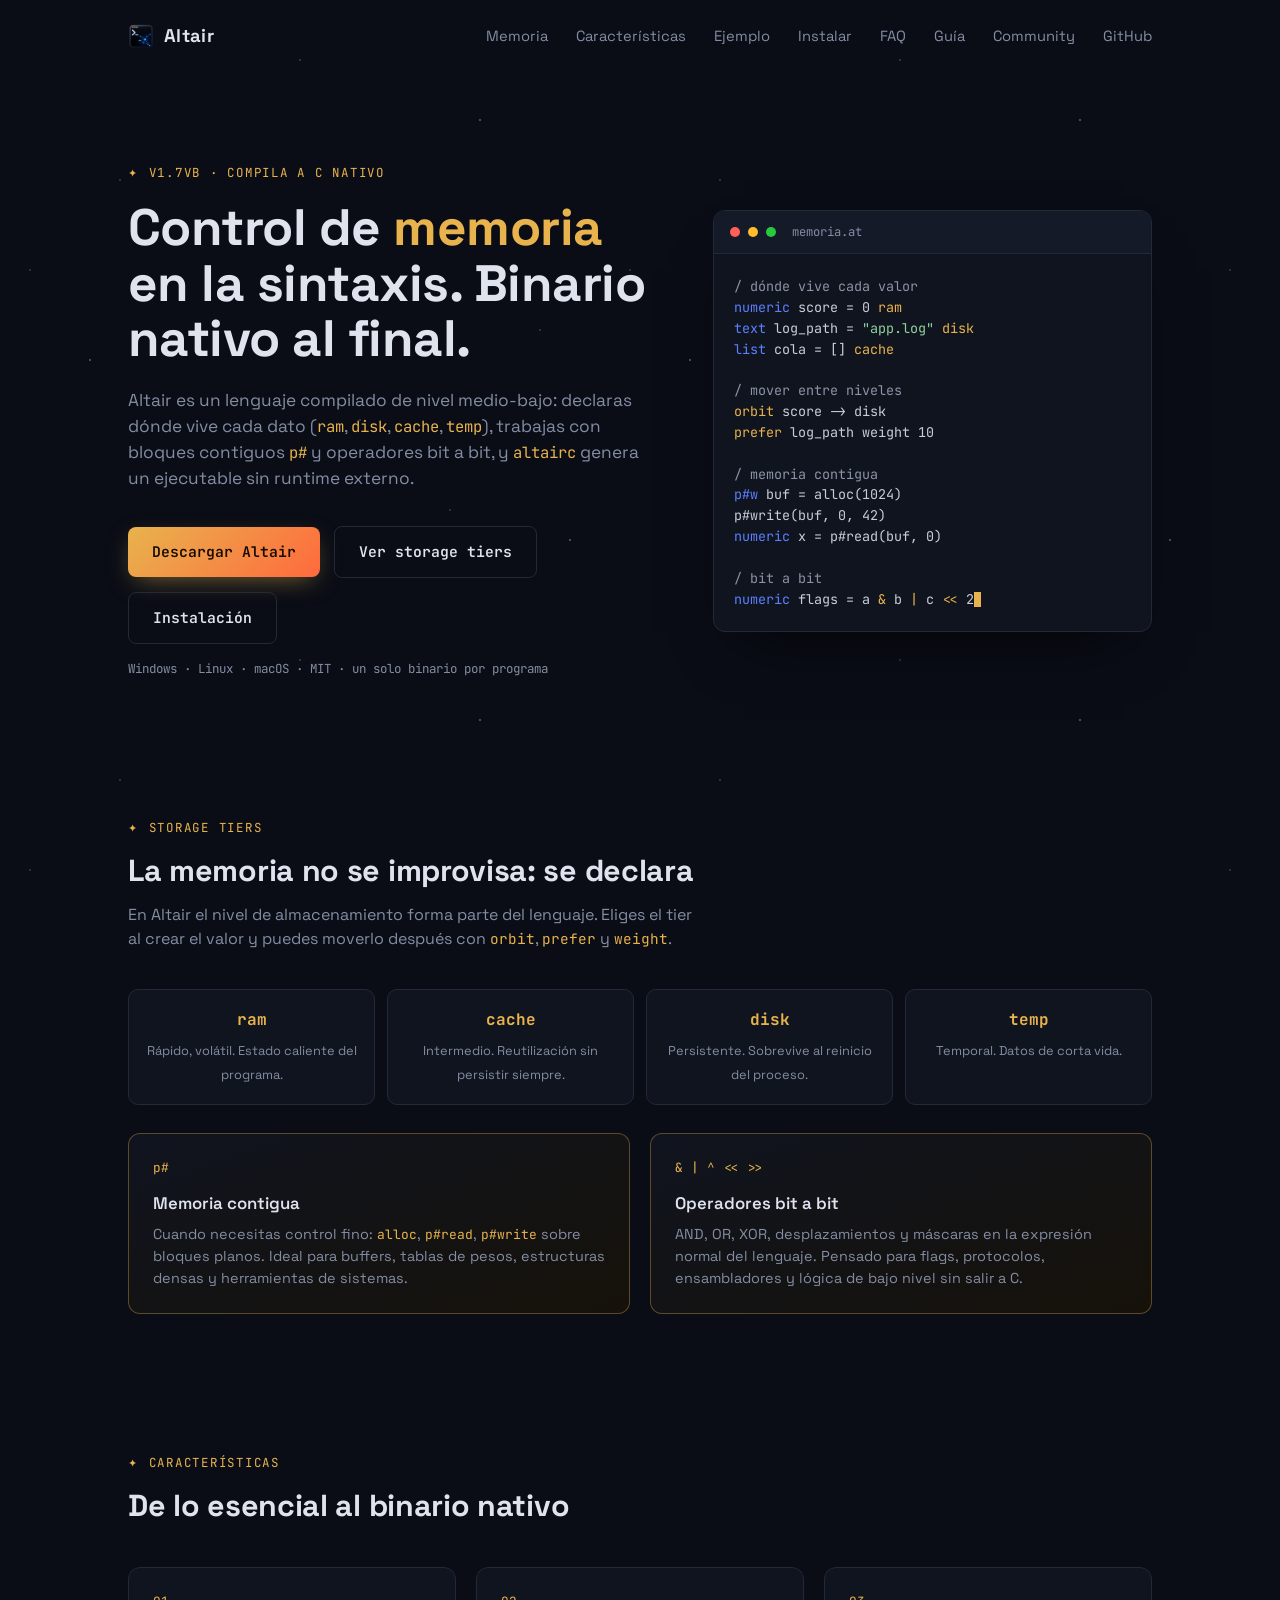
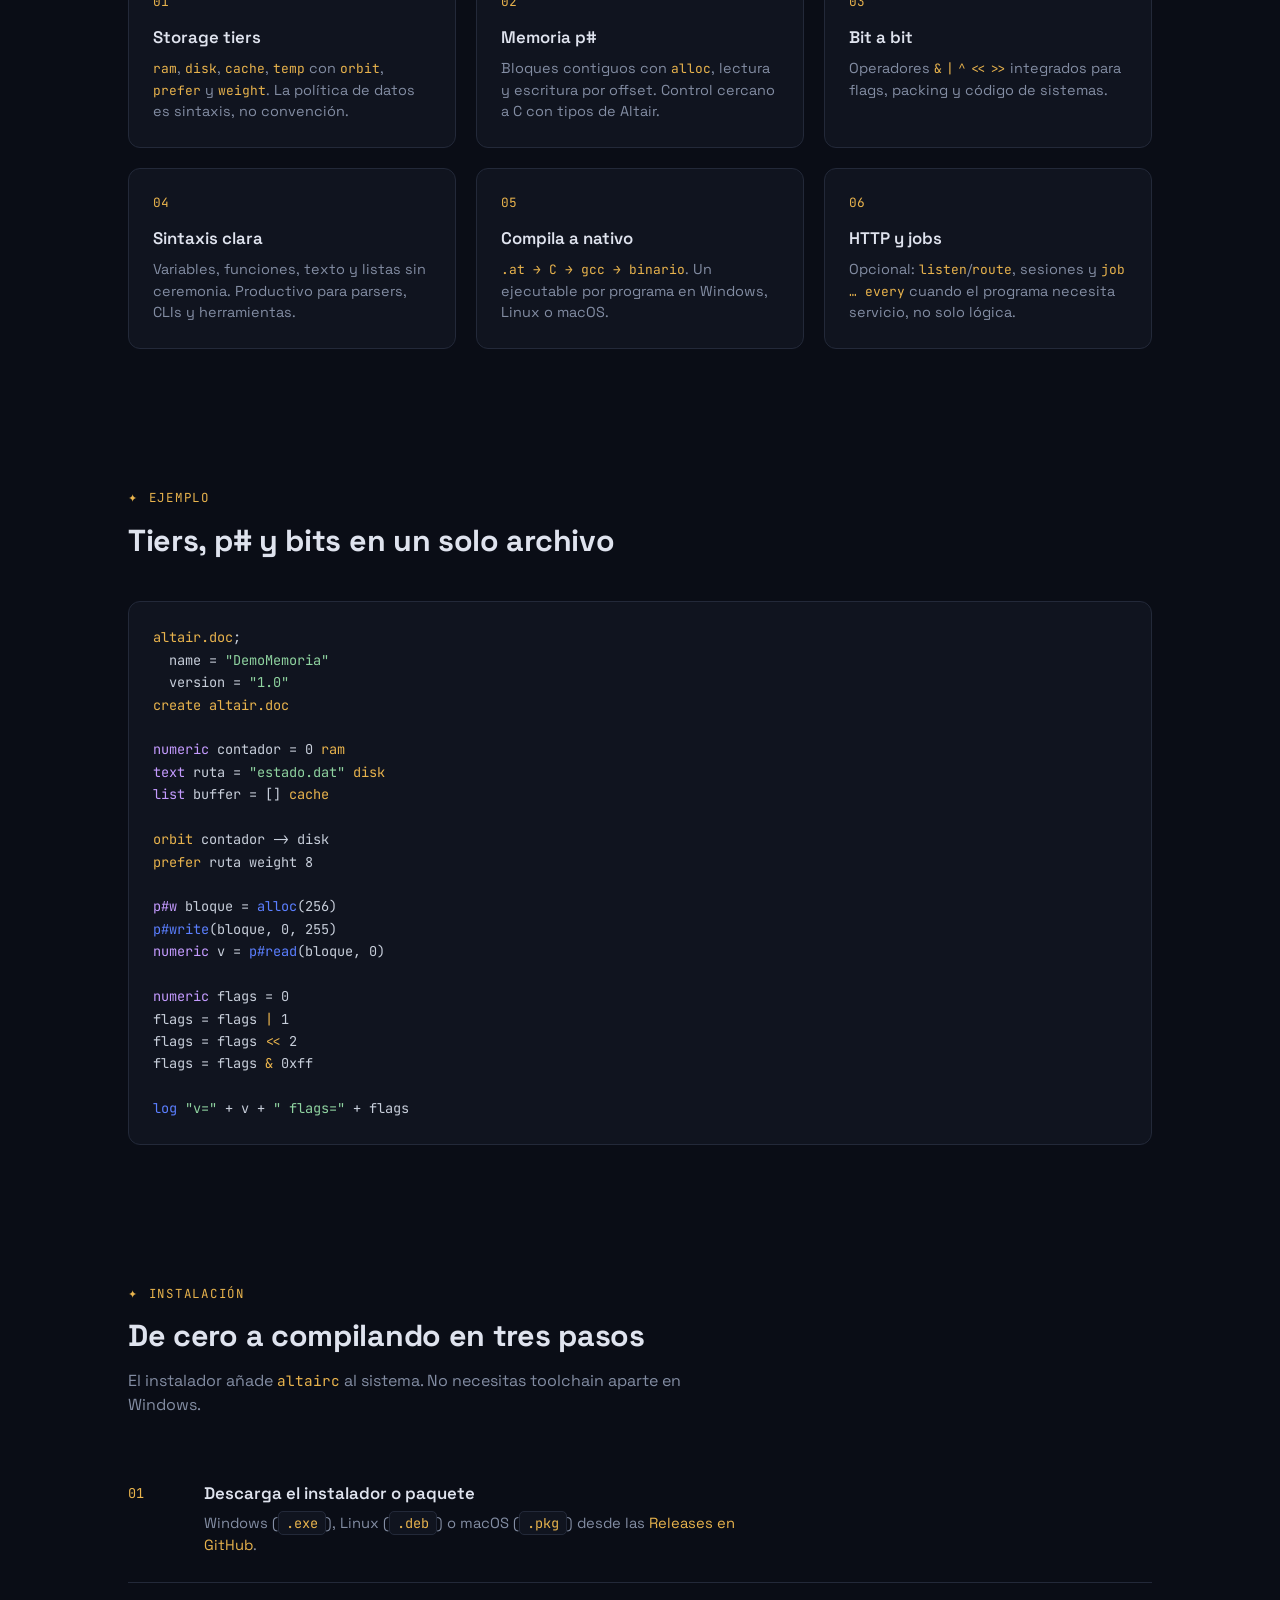
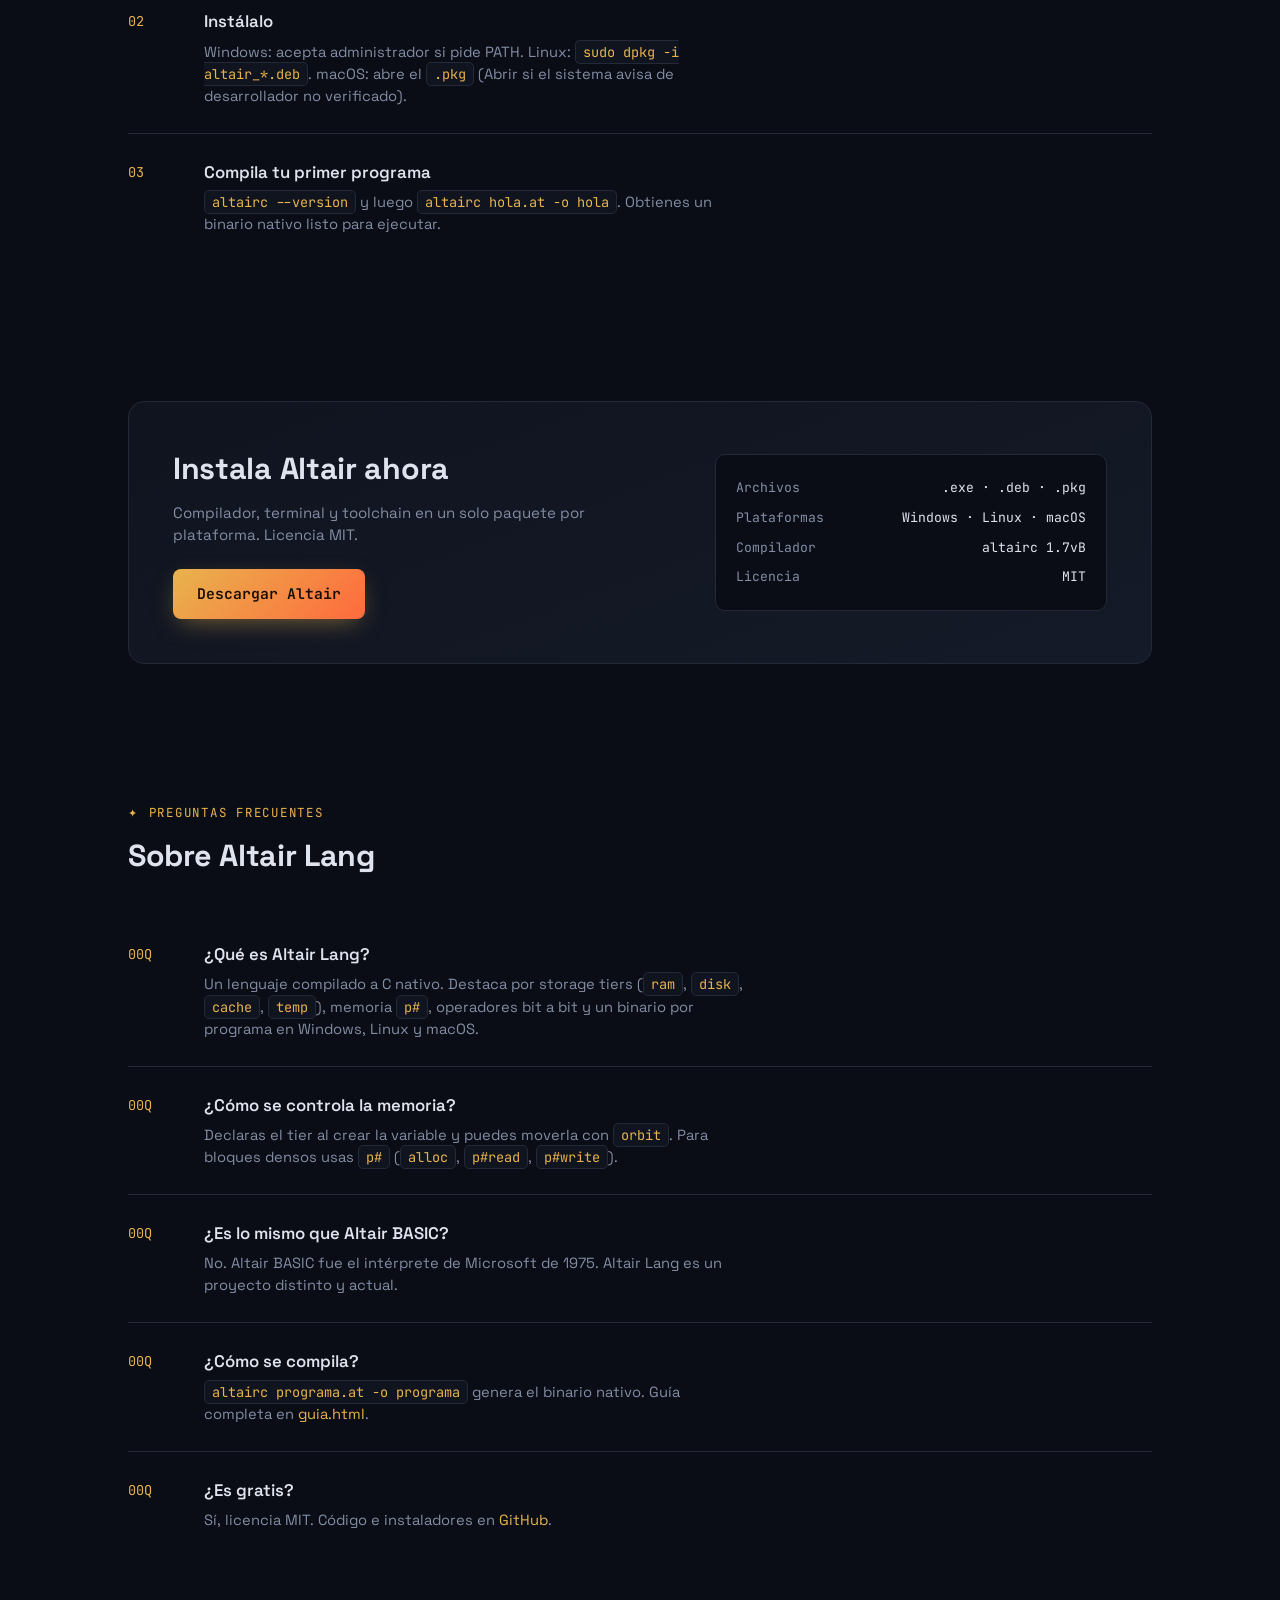
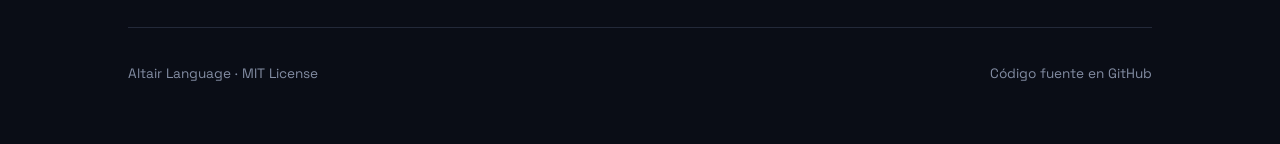
==== commit e0ae3f61: "Update print statement from 'Hello' to 'Goodbye'" ====
--- a/docs/index.html
+++ b/docs/index.html
@@ -4,22 +4,21 @@
 <meta charset="UTF-8">
 <meta name="viewport" content="width=device-width, initial-scale=1.0">
 <title>Altair Lang — Lenguaje de programación compilado a C nativo</title>
-<meta name="description" content="Altair Lang es un lenguaje de programación compilado a C nativo para Windows, Linux y macOS. Incluye el compilador altairc, gestión de RAM/disco/caché, servidores HTTP, sesiones y tareas programadas.">
-<meta name="keywords" content="altair, altair lang, altair language, altairc, lenguaje de programación altair, altair programming language, lenguaje compilado a C, lenguaje con servidor HTTP integrado, storage tiers lenguaje de programación, crear lenguaje de programación propio, altair vs altair basic, altair linux, altair macos, altair debian package, altair pkg, altair amd64, altair compiler linux, altair compiler macos">
+<meta name="description" content="Altair Lang es un lenguaje de programación compilado a C nativo. Control de memoria con storage tiers (ram, disk, cache, temp), punteros p#, operadores bit a bit y binario nativo para Windows, Linux y macOS.">
+<meta name="keywords" content="altair, altair lang, altairc, storage tiers, ram disk cache, p#, punteros, operadores bit a bit, lenguaje compilado a C, altair linux, altair macos">
 <meta name="author" content="Altair Language">
 <link rel="canonical" href="https://victios7.github.io/Altair/">
 <link rel="icon" type="image/png" href="ALTAIR_LOGO.png">
 <link rel="apple-touch-icon" type="image/png" href="ALTAIR_LOGO.png">
 <meta property="og:type" content="website">
 <meta property="og:site_name" content="Altair Lang">
-<meta property="og:title" content="Altair Lang — Lenguaje de programación compilado a C nativo">
-<meta property="og:description" content="Lenguaje compilado a C nativo para Windows, Linux y macOS con servidor HTTP, gestión de RAM/disco/caché, jobs y sesiones integrados en la sintaxis.">
+<meta property="og:title" content="Altair Lang — Control de memoria y binario nativo">
+<meta property="og:description" content="Lenguaje compilado a C nativo: storage tiers (ram, disk, cache, temp), memoria p#, operadores bit a bit y sintaxis clara.">
 <meta property="og:url" content="https://victios7.github.io/Altair/">
 <meta property="og:image" content="https://victios7.github.io/Altair/altair logo.png">
 <meta name="twitter:card" content="summary">
 <meta name="twitter:title" content="Altair Lang">
-<meta name="twitter:description" content="Lenguaje de programación compilado a C nativo para Windows, Linux y macOS, con servidor HTTP y gestión de datos integrados en la sintaxis.">
-
+<meta name="twitter:description" content="Storage tiers, p#, operadores bit a bit y binario nativo. Compilado a C para Windows, Linux y macOS.">
 <script type="application/ld+json">
 {
   "@context": "https://schema.org",
@@ -27,13 +26,9 @@
   "name": "Altair Lang",
   "alternateName": ["Altair", "Altair Language", "Altair Programming Language"],
   "applicationCategory": "DeveloperApplication",
-  "operatingSystem": [
-    "Windows",
-    "Linux",
-    "macOS"
-  ],
-  "description": "Lenguaje de programación compilado a C nativo con servidor HTTP, gestión declarativa de RAM/disco/caché, jobs, sesiones y storage tiers integrados en la sintaxis.",
-  "softwareVersion": "1.6.5vC",
+  "operatingSystem": ["Windows", "Linux", "macOS"],
+  "description": "Lenguaje de programación compilado a C nativo con storage tiers (ram, disk, cache, temp), memoria explícita p#, operadores bit a bit y binario sin dependencias.",
+  "softwareVersion": "1.7vB",
   "license": "https://victios7.github.io/Altair/LICENSE",
   "url": "https://victios7.github.io/Altair/"
 }
@@ -48,7 +43,7 @@
       "name": "¿Qué es Altair Lang?",
       "acceptedAnswer": {
         "@type": "Answer",
-        "text": "Altair (Altair Lang) es un lenguaje de programación compilado que transpila a C y genera un binario nativo. Permite declarar servidores HTTP, niveles de almacenamiento (RAM, disco, caché), sesiones y tareas programadas directamente en la sintaxis del lenguaje."
+        "text": "Altair es un lenguaje compilado que transpila a C y genera un binario nativo. Destaca por los storage tiers (ram, disk, cache, temp), la memoria contigua con p# y los operadores bit a bit integrados en la sintaxis."
       }
     },
     {
@@ -56,7 +51,15 @@
       "name": "¿Altair Lang es lo mismo que Altair BASIC?",
       "acceptedAnswer": {
         "@type": "Answer",
-        "text": "No. Altair BASIC fue el intérprete BASIC creado por Microsoft en 1975 para el ordenador Altair 8800. Altair Lang es un lenguaje distinto y moderno, sin relación con aquel proyecto, centrado en la gestión declarativa de datos y servidores."
+        "text": "No. Altair BASIC fue el intérprete BASIC de Microsoft en 1975 para el Altair 8800. Altair Lang es un lenguaje distinto y moderno, sin relación con aquel proyecto."
+      }
+    },
+    {
+      "@type": "Question",
+      "name": "¿Cómo se controla la memoria en Altair?",
+      "acceptedAnswer": {
+        "@type": "Answer",
+        "text": "Cada variable puede declarar el tier donde vive: ram, disk, cache o temp. Con orbit, prefer y weight se mueve entre niveles. Para bloques contiguos se usa p# (alloc, p#read, p#write)."
       }
     },
     {
@@ -64,7 +67,7 @@
       "name": "¿Cómo se compila un programa en Altair?",
       "acceptedAnswer": {
         "@type": "Answer",
-        "text": "Con el compilador altairc: por ejemplo, 'altairc programa.at -o programa' genera un binario nativo para Windows, Linux y macOS sin dependencias externas."
+        "text": "Con altairc: altairc programa.at -o programa genera un binario nativo para Windows, Linux o macOS sin dependencias externas."
       }
     },
     {
@@ -72,7 +75,7 @@
       "name": "¿Altair es gratis y de código abierto?",
       "acceptedAnswer": {
         "@type": "Answer",
-        "text": "Sí, Altair se distribuye bajo licencia MIT y los instaladores para Windows, Linux y macOS son gratuitos, disponibles en la sección de Releases de su repositorio en GitHub."
+        "text": "Sí, bajo licencia MIT. Los instaladores para Windows, Linux y macOS son gratuitos en las Releases de GitHub."
       }
     }
   ]
@@ -104,8 +107,7 @@
     overflow-x:hidden;
   }
   a{color:inherit;}
-
-  /* Starfield */
+  code{font-family:var(--font-mono); color:var(--gold); font-size:.9em;}
   #stars{
     position:fixed; inset:0; z-index:0; pointer-events:none;
     background:
@@ -123,9 +125,7 @@
     background-size:600px 600px;
     opacity:.5;
   }
-
   .wrap{max-width:1080px; margin:0 auto; padding:0 28px; position:relative; z-index:1;}
-
   nav{
     display:flex; align-items:center; justify-content:space-between;
     padding:22px 0;
@@ -135,7 +135,6 @@
   .navlinks{display:flex; gap:28px; font-size:.92rem; color:var(--text-dim);}
   .navlinks a:hover{color:var(--gold);}
   .navlinks a{text-decoration:none;}
-
   .hero{
     padding:92px 0 70px;
     display:grid; grid-template-columns:1.1fr .9fr; gap:48px; align-items:center;
@@ -147,12 +146,12 @@
   }
   .eyebrow::before{content:"✦"; font-size:.9em;}
   h1{
-    font-size:3.4rem; font-weight:700; line-height:1.08; letter-spacing:-.01em;
+    font-size:3.2rem; font-weight:700; line-height:1.08; letter-spacing:-.01em;
     margin-bottom:22px;
   }
   h1 .accent{color:var(--gold);}
   .lede{
-    font-size:1.08rem; color:var(--text-dim); max-width:46ch; margin-bottom:34px;
+    font-size:1.08rem; color:var(--text-dim); max-width:48ch; margin-bottom:34px;
   }
   .cta-row{display:flex; gap:14px; flex-wrap:wrap; align-items:center;}
   .btn{
@@ -174,7 +173,6 @@
   .meta-line{
     font-family:var(--font-mono); font-size:.78rem; color:var(--text-dim); margin-top:16px;
   }
-
   .terminal{
     background:var(--bg-panel);
     border:1px solid var(--line);
@@ -190,31 +188,46 @@
   .dot.r{background:#ff5f56;} .dot.y{background:#ffbd2e;} .dot.g{background:#27c93f;}
   .term-title{margin-left:8px; font-family:var(--font-mono); font-size:.76rem; color:var(--text-dim);}
   .term-body{
-    padding:22px 20px; font-family:var(--font-mono); font-size:.86rem;
-    color:#c7ceda; min-height:230px;
+    padding:22px 20px; font-family:var(--font-mono); font-size:.84rem;
+    color:#c7ceda; min-height:260px; line-height:1.55;
   }
   .term-body .p{color:var(--gold);}
   .term-body .c{color:#8b93a7;}
   .term-body .s{color:#8fd3a0;}
+  .term-body .k{color:var(--blue-glow);}
   .caret{display:inline-block; width:7px; height:15px; background:var(--gold); vertical-align:middle; animation:blink 1s step-end infinite;}
   @keyframes blink{50%{opacity:0;}}
-
   section{padding:70px 0; position:relative;}
   .section-head{margin-bottom:38px;}
   .section-head .eyebrow{margin-bottom:10px;}
   h2{font-size:1.9rem; font-weight:700; letter-spacing:-.01em;}
-  .section-head p{color:var(--text-dim); margin-top:10px; max-width:56ch;}
-
+  .section-head p{color:var(--text-dim); margin-top:10px; max-width:58ch;}
   .grid{display:grid; grid-template-columns:repeat(3, 1fr); gap:20px;}
+  .grid-2{display:grid; grid-template-columns:1fr 1fr; gap:20px;}
   .card{
     background:var(--bg-panel); border:1px solid var(--line); border-radius:12px;
     padding:24px; transition:border-color .15s ease, transform .15s ease;
   }
   .card:hover{border-color:#3a4258; transform:translateY(-3px);}
+  .card.featured{
+    border-color:rgba(232,179,77,.35);
+    background:linear-gradient(160deg, var(--bg-panel), #16120a);
+  }
   .card .icon{font-family:var(--font-mono); color:var(--gold); font-size:.8rem; margin-bottom:14px; display:block;}
   .card h3{font-size:1.05rem; margin-bottom:8px; font-weight:600;}
   .card p{font-size:.9rem; color:var(--text-dim);}
-
+  .tier-row{
+    display:grid; grid-template-columns:repeat(4, 1fr); gap:12px; margin-top:28px;
+  }
+  .tier{
+    background:var(--bg-panel); border:1px solid var(--line); border-radius:10px;
+    padding:18px 14px; text-align:center;
+  }
+  .tier strong{
+    display:block; font-family:var(--font-mono); color:var(--gold);
+    font-size:1rem; margin-bottom:6px;
+  }
+  .tier span{font-size:.8rem; color:var(--text-dim);}
   .steps{counter-reset:step; display:flex; flex-direction:column; gap:0;}
   .step{
     display:grid; grid-template-columns:56px 1fr; gap:20px;
@@ -232,19 +245,18 @@
     background:var(--bg-panel); border:1px solid var(--line); border-radius:5px;
     padding:2px 7px; font-family:var(--font-mono); font-size:.85rem; color:var(--gold);
   }
-
   .code-block{
     background:var(--bg-panel); border:1px solid var(--line); border-radius:12px;
     padding:24px; font-family:var(--font-mono); font-size:.85rem; overflow-x:auto;
-    color:#c7ceda; line-height:1.6;
+    color:#c7ceda; line-height:1.65;
   }
   .code-block .kw{color:var(--gold);}
   .code-block .str{color:#8fd3a0;}
   .code-block .cm{color:#5f6779;}
   .code-block .fn{color:var(--blue-glow);}
-
+  .code-block .ty{color:#c49bff;}
   .download-panel{
-    background:linear-gradient(160deg, var(--bg-panel), var(--bg-panel-2));;
+    background:linear-gradient(160deg, var(--bg-panel), var(--bg-panel-2));
     border:1px solid var(--line); border-radius:16px; padding:44px;
     display:grid; grid-template-columns:1.3fr 1fr; gap:32px; align-items:center;
   }
@@ -256,7 +268,6 @@
   }
   .file-info div{display:flex; justify-content:space-between; padding:5px 0;}
   .file-info span:last-child{color:var(--text);}
-
   footer{
     border-top:1px solid var(--line); padding:36px 0 60px;
     display:flex; justify-content:space-between; align-items:center;
@@ -264,11 +275,12 @@
   }
   footer a{text-decoration:none;}
   footer a:hover{color:var(--gold);}
-
   @media (max-width: 860px){
     .hero{grid-template-columns:1fr;}
     h1{font-size:2.3rem;}
     .grid{grid-template-columns:1fr;}
+    .grid-2{grid-template-columns:1fr;}
+    .tier-row{grid-template-columns:1fr 1fr;}
     .download-panel{grid-template-columns:1fr;}
     .navlinks{display:none;}
   }
@@ -276,51 +288,172 @@
 </head>
 <body>
 <div id="stars"></div>
-
 <div class="wrap">
   <nav>
     <div class="brand"><img src="altair logo.png" alt=""> Altair</div>
     <div class="navlinks">
+      <a href="#memoria">Memoria</a>
+      <a href="#caracteristicas">Características</a>
+      <a href="#ejemplo">Ejemplo</a>
       <a href="#instalar">Instalar</a>
-      <a href="#caracteristicas">Características</a>
       <a href="#faq">FAQ</a>
-      <a href="guia.html">Guía del lenguaje</a>
+      <a href="guia.html">Guía</a>
       <a href="community/index.html">Community</a>
-      <a href="community/playground.html">Playground</a>
       <a href="https://github.com/victios7/Altair" target="_blank">GitHub</a>
     </div>
   </nav>
 
   <section class="hero">
     <div>
-      <div class="eyebrow">v1.6.5vC · compila a C nativo</div>
-      <h1>Un lenguaje con <span class="accent">servidor HTTP</span> incorporado en la sintaxis.</h1>
-      <p class="lede">Altair es un lenguaje compilado y expresivo: declaras rutas, jobs, sesiones y variables con nivel de almacenamiento propio, y <code style="font-family:var(--font-mono); color:var(--gold);">altairc</code> lo transpila a C y compila un binario nativo sin dependencias.</p>
+      <div class="eyebrow">v1.7vB · compila a C nativo</div>
+      <h1>Control de <span class="accent">memoria</span> en la sintaxis. Binario nativo al final.</h1>
+      <p class="lede">
+        Altair es un lenguaje compilado de nivel medio-bajo: declaras dónde vive cada dato
+        (<code>ram</code>, <code>disk</code>, <code>cache</code>, <code>temp</code>),
+        trabajas con bloques contiguos <code>p#</code> y operadores bit a bit,
+        y <code>altairc</code> genera un ejecutable sin runtime externo.
+      </p>
       <div class="cta-row">
-        <a class="btn btn-primary" href="https://github.com/victios7/Altair/releases/latest">⬇ Descargar Altair</a>
-        <a class="btn btn-ghost" href="https://github.com/victios7/Altair/releases/latest">🐧 Descargar para Linux</a>
-        <a class="btn btn-ghost" href="https://github.com/victios7/Altair/releases/latest">🍎 Descargar para macOS</a>
-        <a class="btn btn-ghost" href="#instalar">Ver instalación</a>
-      </div>
-      <div class="meta-line">Windows/Linux/macOS 64-bit · instaladores nativos · MIT License · sin dependencias externas</div>
-    </div>
-
+        <a class="btn btn-primary" href="https://github.com/victios7/Altair/releases/latest">Descargar Altair</a>
+        <a class="btn btn-ghost" href="#memoria">Ver storage tiers</a>
+        <a class="btn btn-ghost" href="#instalar">Instalación</a>
+      </div>
+      <div class="meta-line">Windows · Linux · macOS · MIT · un solo binario por programa</div>
+    </div>
     <div class="terminal">
       <div class="term-bar">
         <span class="dot r"></span><span class="dot y"></span><span class="dot g"></span>
-        <span class="term-title">altair-terminal</span>
+        <span class="term-title">memoria.at</span>
       </div>
       <div class="term-body">
-<span class="c">C:\Users\dev></span> <span class="p">altairc</span> server.at -o server<br>
-<span class="c">Compilando server.at...</span><br>
-<span class="c">→ lexer → parser → sema → codegen → gcc</span><br>
-<span class="s">✓ server.exe generado</span><br><br>
-<span class="c">C:\Users\dev></span> <span class="p">.\server.exe</span><br>
-<span class="c">listen 8080</span><br>
-<span class="s">✓ /health   200 OK</span><br>
-<span class="s">✓ /metrics  200 OK</span><br>
-<span class="s">✓ servidor escuchando en :8080</span><span class="caret"></span>
-      </div>
+<span class="c">/ dónde vive cada valor</span><br>
+<span class="k">numeric</span> score = 0 <span class="p">ram</span><br>
+<span class="k">text</span> log_path = <span class="s">"app.log"</span> <span class="p">disk</span><br>
+<span class="k">list</span> cola = [] <span class="p">cache</span><br><br>
+<span class="c">/ mover entre niveles</span><br>
+<span class="p">orbit</span> score -&gt; disk<br>
+<span class="p">prefer</span> log_path weight 10<br><br>
+<span class="c">/ memoria contigua</span><br>
+<span class="k">p#w</span> buf = <span class="fn">alloc</span>(1024)<br>
+<span class="fn">p#write</span>(buf, 0, 42)<br>
+<span class="k">numeric</span> x = <span class="fn">p#read</span>(buf, 0)<br><br>
+<span class="c">/ bit a bit</span><br>
+<span class="k">numeric</span> flags = a <span class="p">&amp;</span> b <span class="p">|</span> c <span class="p">&lt;&lt;</span> 2<span class="caret"></span>
+      </div>
+    </div>
+  </section>
+
+  <section id="memoria">
+    <div class="section-head">
+      <div class="eyebrow">Storage tiers</div>
+      <h2>La memoria no se improvisa: se declara</h2>
+      <p>
+        En Altair el nivel de almacenamiento forma parte del lenguaje.
+        Eliges el tier al crear el valor y puedes moverlo después con
+        <code>orbit</code>, <code>prefer</code> y <code>weight</code>.
+      </p>
+    </div>
+    <div class="tier-row">
+      <div class="tier">
+        <strong>ram</strong>
+        <span>Rápido, volátil. Estado caliente del programa.</span>
+      </div>
+      <div class="tier">
+        <strong>cache</strong>
+        <span>Intermedio. Reutilización sin persistir siempre.</span>
+      </div>
+      <div class="tier">
+        <strong>disk</strong>
+        <span>Persistente. Sobrevive al reinicio del proceso.</span>
+      </div>
+      <div class="tier">
+        <strong>temp</strong>
+        <span>Temporal. Datos de corta vida.</span>
+      </div>
+    </div>
+    <div class="grid-2" style="margin-top:28px;">
+      <div class="card featured">
+        <span class="icon">p#</span>
+        <h3>Memoria contigua</h3>
+        <p>
+          Cuando necesitas control fino: <code>alloc</code>, <code>p#read</code>, <code>p#write</code>
+          sobre bloques planos. Ideal para buffers, tablas de pesos, estructuras densas
+          y herramientas de sistemas.
+        </p>
+      </div>
+      <div class="card featured">
+        <span class="icon">&amp; | ^ &lt;&lt; &gt;&gt;</span>
+        <h3>Operadores bit a bit</h3>
+        <p>
+          AND, OR, XOR, desplazamientos y máscaras en la expresión normal del lenguaje.
+          Pensado para flags, protocolos, ensambladores y lógica de bajo nivel sin salir a C.
+        </p>
+      </div>
+    </div>
+  </section>
+
+  <section id="caracteristicas">
+    <div class="section-head">
+      <div class="eyebrow">Características</div>
+      <h2>De lo esencial al binario nativo</h2>
+    </div>
+    <div class="grid">
+      <div class="card">
+        <span class="icon">01</span>
+        <h3>Storage tiers</h3>
+        <p><code>ram</code>, <code>disk</code>, <code>cache</code>, <code>temp</code> con <code>orbit</code>, <code>prefer</code> y <code>weight</code>. La política de datos es sintaxis, no convención.</p>
+      </div>
+      <div class="card">
+        <span class="icon">02</span>
+        <h3>Memoria p#</h3>
+        <p>Bloques contiguos con <code>alloc</code>, lectura y escritura por offset. Control cercano a C con tipos de Altair.</p>
+      </div>
+      <div class="card">
+        <span class="icon">03</span>
+        <h3>Bit a bit</h3>
+        <p>Operadores <code>&amp;</code> <code>|</code> <code>^</code> <code>&lt;&lt;</code> <code>&gt;&gt;</code> integrados para flags, packing y código de sistemas.</p>
+      </div>
+      <div class="card">
+        <span class="icon">04</span>
+        <h3>Sintaxis clara</h3>
+        <p>Variables, funciones, texto y listas sin ceremonia. Productivo para parsers, CLIs y herramientas.</p>
+      </div>
+      <div class="card">
+        <span class="icon">05</span>
+        <h3>Compila a nativo</h3>
+        <p><code>.at → C → gcc → binario</code>. Un ejecutable por programa en Windows, Linux o macOS.</p>
+      </div>
+      <div class="card">
+        <span class="icon">06</span>
+        <h3>HTTP y jobs</h3>
+        <p>Opcional: <code>listen</code>/<code>route</code>, sesiones y <code>job … every</code> cuando el programa necesita servicio, no solo lógica.</p>
+      </div>
+    </div>
+  </section>
+
+  <section id="ejemplo">
+    <div class="section-head">
+      <div class="eyebrow">Ejemplo</div>
+      <h2>Tiers, p# y bits en un solo archivo</h2>
+    </div>
+    <div class="code-block">
+<span class="kw">altair.doc</span>;<br>
+&nbsp;&nbsp;name = <span class="str">"DemoMemoria"</span><br>
+&nbsp;&nbsp;version = <span class="str">"1.0"</span><br>
+<span class="kw">create</span> <span class="kw">altair.doc</span><br><br>
+<span class="ty">numeric</span> contador = 0 <span class="kw">ram</span><br>
+<span class="ty">text</span> ruta = <span class="str">"estado.dat"</span> <span class="kw">disk</span><br>
+<span class="ty">list</span> buffer = [] <span class="kw">cache</span><br><br>
+<span class="kw">orbit</span> contador -&gt; disk<br>
+<span class="kw">prefer</span> ruta weight 8<br><br>
+<span class="ty">p#w</span> bloque = <span class="fn">alloc</span>(256)<br>
+<span class="fn">p#write</span>(bloque, 0, 255)<br>
+<span class="ty">numeric</span> v = <span class="fn">p#read</span>(bloque, 0)<br><br>
+<span class="ty">numeric</span> flags = 0<br>
+flags = flags <span class="kw">|</span> 1<br>
+flags = flags <span class="kw">&lt;&lt;</span> 2<br>
+flags = flags <span class="kw">&amp;</span> 0xff<br><br>
+<span class="fn">log</span> <span class="str">"v="</span> + v + <span class="str">" flags="</span> + flags
     </div>
   </section>
 
@@ -328,105 +461,46 @@
     <div class="section-head">
       <div class="eyebrow">Instalación</div>
       <h2>De cero a compilando en tres pasos</h2>
-      <p>El instalador o paquete añade <code>altairc</code> al sistema y deja el compilador listo para usar.</p>
+      <p>El instalador añade <code>altairc</code> al sistema. No necesitas toolchain aparte en Windows.</p>
     </div>
     <div class="steps">
       <div class="step">
         <div class="step-num"></div>
         <div>
           <h3>Descarga el instalador o paquete</h3>
-          <p>Baja el instalador para Windows, el paquete .deb para Linux o el paquete .pkg para macOS desde la sección de <a href="https://github.com/victios7/Altair/releases/latest" style="color:var(--gold); text-decoration:none;">Releases en GitHub</a>. No necesitas instalar nada más: el compilador incluye su propio toolchain.</p>
+          <p>Windows (<code>.exe</code>), Linux (<code>.deb</code>) o macOS (<code>.pkg</code>) desde las <a href="https://github.com/victios7/Altair/releases/latest" style="color:var(--gold); text-decoration:none;">Releases en GitHub</a>.</p>
         </div>
       </div>
       <div class="step">
         <div class="step-num"></div>
         <div>
-          <h3>Ejecuta el instalador o paquete</h3>
-          <p>En Windows: acepta los permisos de administrador (necesarios para escribir en el PATH del sistema) y sigue el asistente. Windows puede mostrar un aviso de SmartScreen por ser un instalador nuevo — pulsa <code>Más información → Ejecutar de todas formas</code>. En Linux: instala el .deb con <code>sudo dpkg -i altair-1.6.5vC.deb</code>. En macOS: abre el paquete .pkg y sigue los pasos.</p>
+          <h3>Instálalo</h3>
+          <p>Windows: acepta administrador si pide PATH. Linux: <code>sudo dpkg -i altair_*.deb</code>. macOS: abre el <code>.pkg</code> (Abrir si el sistema avisa de desarrollador no verificado).</p>
         </div>
       </div>
       <div class="step">
         <div class="step-num"></div>
         <div>
-          <h3>Abre Altair Terminal</h3>
-          <p>En Windows: usa el acceso directo del escritorio. En Linux/macOS: ejecuta <code>altairc</code> desde cualquier terminal. Comprueba la instalación con <code>altairc --version</code>. Para compilar tu primer programa: <code>altairc hola.at -o hola</code>.</p>
-        </div>
-      </div>
-    </div>
-  </section>
-
-  <section id="caracteristicas">
-    <div class="section-head">
-      <div class="eyebrow">Características</div>
-      <h2>Todo lo necesario para un servicio, en un solo archivo .at</h2>
-    </div>
-    <div class="grid">
-      <div class="card">
-        <span class="icon">01</span>
-        <h3>Storage tiers</h3>
-        <p>Cada variable declara dónde vive: <code style="font-family:var(--font-mono)">ram</code>, <code style="font-family:var(--font-mono)">disk</code>, <code style="font-family:var(--font-mono)">cache</code> o <code style="font-family:var(--font-mono)">temp</code>, con expiración y prioridad opcionales.</p>
-      </div>
-      <div class="card">
-        <span class="icon">02</span>
-        <h3>Servidor HTTP nativo</h3>
-        <p><code style="font-family:var(--font-mono)">listen</code> y <code style="font-family:var(--font-mono)">route</code> declaran endpoints directamente en el lenguaje, con middleware y rate limiting integrados.</p>
-      </div>
-      <div class="card">
-        <span class="icon">03</span>
-        <h3>Sesiones y config</h3>
-        <p>Sesiones con TTL y variables de entorno tipadas mediante bloques <code style="font-family:var(--font-mono)">session</code> y <code style="font-family:var(--font-mono)">config</code>.</p>
-      </div>
-      <div class="card">
-        <span class="icon">04</span>
-        <h3>Jobs programados</h3>
-        <p>Tareas recurrentes con <code style="font-family:var(--font-mono)">job … every</code>, ideales para limpieza, checkpoints o heartbeats.</p>
-      </div>
-      <div class="card">
-        <span class="icon">05</span>
-        <h3>Salud y métricas</h3>
-        <p>Endpoints <code style="font-family:var(--font-mono)">/health</code> y <code style="font-family:var(--font-mono)">/metrics</code> compatibles con Prometheus con una sola línea.</p>
-      </div>
-      <div class="card">
-        <span class="icon">06</span>
-        <h3>Compila a binario nativo</h3>
-        <p>Todo transpila a C y se compila con gcc: un único binario para Windows, Linux o macOS sin runtime que instalar.</p>
-      </div>
-    </div>
-  </section>
-
-  <section id="ejemplo">
-    <div class="section-head">
-      <div class="eyebrow">Ejemplo</div>
-      <h2>Una API con auth, rate limiting y healthcheck</h2>
-    </div>
-    <div class="code-block"><span class="cm">/ Configuración</span><br>
-<span class="kw">config</span>;<br>
-&nbsp;&nbsp;<span class="fn">env</span>(<span class="str">"PORT"</span>) <span class="kw">default</span> <span class="str">"8080"</span><br>
-&nbsp;&nbsp;<span class="fn">env</span>(<span class="str">"API_SECRET"</span>) <span class="kw">required</span><br>
-<span class="kw">break</span><br><br>
-<span class="kw">health</span> <span class="str">"/health"</span>;<br>
-&nbsp;&nbsp;<span class="kw">check</span> <span class="str">"storage"</span> -&gt; 1<br>
-<span class="kw">break</span><br><br>
-<span class="kw">listen</span> PORT;<br>
-&nbsp;&nbsp;<span class="kw">route</span> <span class="str">"GET"</span> <span class="str">"/todos"</span> rate_limit 60 per_minute;<br>
-&nbsp;&nbsp;&nbsp;&nbsp;respond.<span class="fn">json</span>(todos)<br>
-&nbsp;&nbsp;<span class="kw">break</span><br>
-<span class="kw">break</span></div>
+          <h3>Compila tu primer programa</h3>
+          <p><code>altairc --version</code> y luego <code>altairc hola.at -o hola</code>. Obtienes un binario nativo listo para ejecutar.</p>
+        </div>
+      </div>
+    </div>
   </section>
 
   <section id="descarga">
     <div class="download-panel">
       <div>
         <h2>Instala Altair ahora</h2>
-        <p>Los instaladores incluyen el compilador, la terminal de Altair, el toolchain necesario y programas de ejemplo. Todo en un solo archivo por plataforma.</p>
+        <p>Compilador, terminal y toolchain en un solo paquete por plataforma. Licencia MIT.</p>
         <div class="cta-row" style="margin-top:22px;">
-          <a class="btn btn-primary" href="https://github.com/victios7/Altair/releases/latest">⬇ Descargar Altair</a>
+          <a class="btn btn-primary" href="https://github.com/victios7/Altair/releases/latest">Descargar Altair</a>
         </div>
       </div>
       <div class="file-info">
         <div><span>Archivos</span><span>.exe · .deb · .pkg</span></div>
-        <div><span>Plataformas</span><span>Windows 10/11 · Linux x64 · macOS</span></div>
-        <div><span>Compilador</span><span>altairc 1.6.5vC</span></div>
+        <div><span>Plataformas</span><span>Windows · Linux · macOS</span></div>
+        <div><span>Compilador</span><span>altairc 1.7vB</span></div>
         <div><span>Licencia</span><span>MIT</span></div>
       </div>
     </div>
@@ -442,28 +516,35 @@
         <div class="step-num" style="counter-increment:none;">Q</div>
         <div>
           <h3>¿Qué es Altair Lang?</h3>
-          <p>Altair (también llamado Altair Lang o Altair Language) es un lenguaje de programación compilado que transpila a C y genera un binario nativo para Windows, Linux y macOS. Permite declarar servidores HTTP, niveles de almacenamiento (RAM, disco, caché), sesiones y tareas programadas directamente en la sintaxis del lenguaje, sin depender de librerías externas.</p>
+          <p>Un lenguaje compilado a C nativo. Destaca por storage tiers (<code>ram</code>, <code>disk</code>, <code>cache</code>, <code>temp</code>), memoria <code>p#</code>, operadores bit a bit y un binario por programa en Windows, Linux y macOS.</p>
         </div>
       </div>
       <div class="step">
         <div class="step-num" style="counter-increment:none;">Q</div>
         <div>
-          <h3>¿Altair Lang es lo mismo que Altair BASIC?</h3>
-          <p>No. Altair BASIC fue el intérprete creado por Microsoft en 1975 para el ordenador Altair 8800. Altair Lang es un lenguaje distinto y moderno, sin relación con aquel proyecto histórico, enfocado en la gestión declarativa de datos y servidores.</p>
+          <h3>¿Cómo se controla la memoria?</h3>
+          <p>Declaras el tier al crear la variable y puedes moverla con <code>orbit</code>. Para bloques densos usas <code>p#</code> (<code>alloc</code>, <code>p#read</code>, <code>p#write</code>).</p>
         </div>
       </div>
       <div class="step">
         <div class="step-num" style="counter-increment:none;">Q</div>
         <div>
-          <h3>¿Cómo se compila un programa en Altair?</h3>
-          <p>Con el compilador <code>altairc</code>: por ejemplo <code>altairc programa.at -o programa</code> genera un binario nativo para Windows, Linux y macOS sin dependencias externas. Consulta la <a href="guia.html" style="color:var(--gold); text-decoration:none;">guía completa del lenguaje</a> para la referencia de sintaxis.</p>
+          <h3>¿Es lo mismo que Altair BASIC?</h3>
+          <p>No. Altair BASIC fue el intérprete de Microsoft de 1975. Altair Lang es un proyecto distinto y actual.</p>
         </div>
       </div>
       <div class="step">
         <div class="step-num" style="counter-increment:none;">Q</div>
         <div>
-          <h3>¿Altair es gratis y de código abierto?</h3>
-          <p>Sí, se distribuye bajo licencia MIT. Los instaladores para Windows, Linux y macOS son gratuitos y están disponibles junto con el código fuente en el <a href="https://github.com/victios7/Altair" style="color:var(--gold); text-decoration:none;">repositorio de GitHub</a>.</p>
+          <h3>¿Cómo se compila?</h3>
+          <p><code>altairc programa.at -o programa</code> genera el binario nativo. Guía completa en <a href="guia.html" style="color:var(--gold); text-decoration:none;">guia.html</a>.</p>
+        </div>
+      </div>
+      <div class="step">
+        <div class="step-num" style="counter-increment:none;">Q</div>
+        <div>
+          <h3>¿Es gratis?</h3>
+          <p>Sí, licencia MIT. Código e instaladores en <a href="https://github.com/victios7/Altair" style="color:var(--gold); text-decoration:none;">GitHub</a>.</p>
         </div>
       </div>
     </div>
@@ -474,6 +555,5 @@
     <div><a href="https://github.com/victios7/Altair">Código fuente en GitHub</a></div>
   </footer>
 </div>
-
 </body>
 </html>
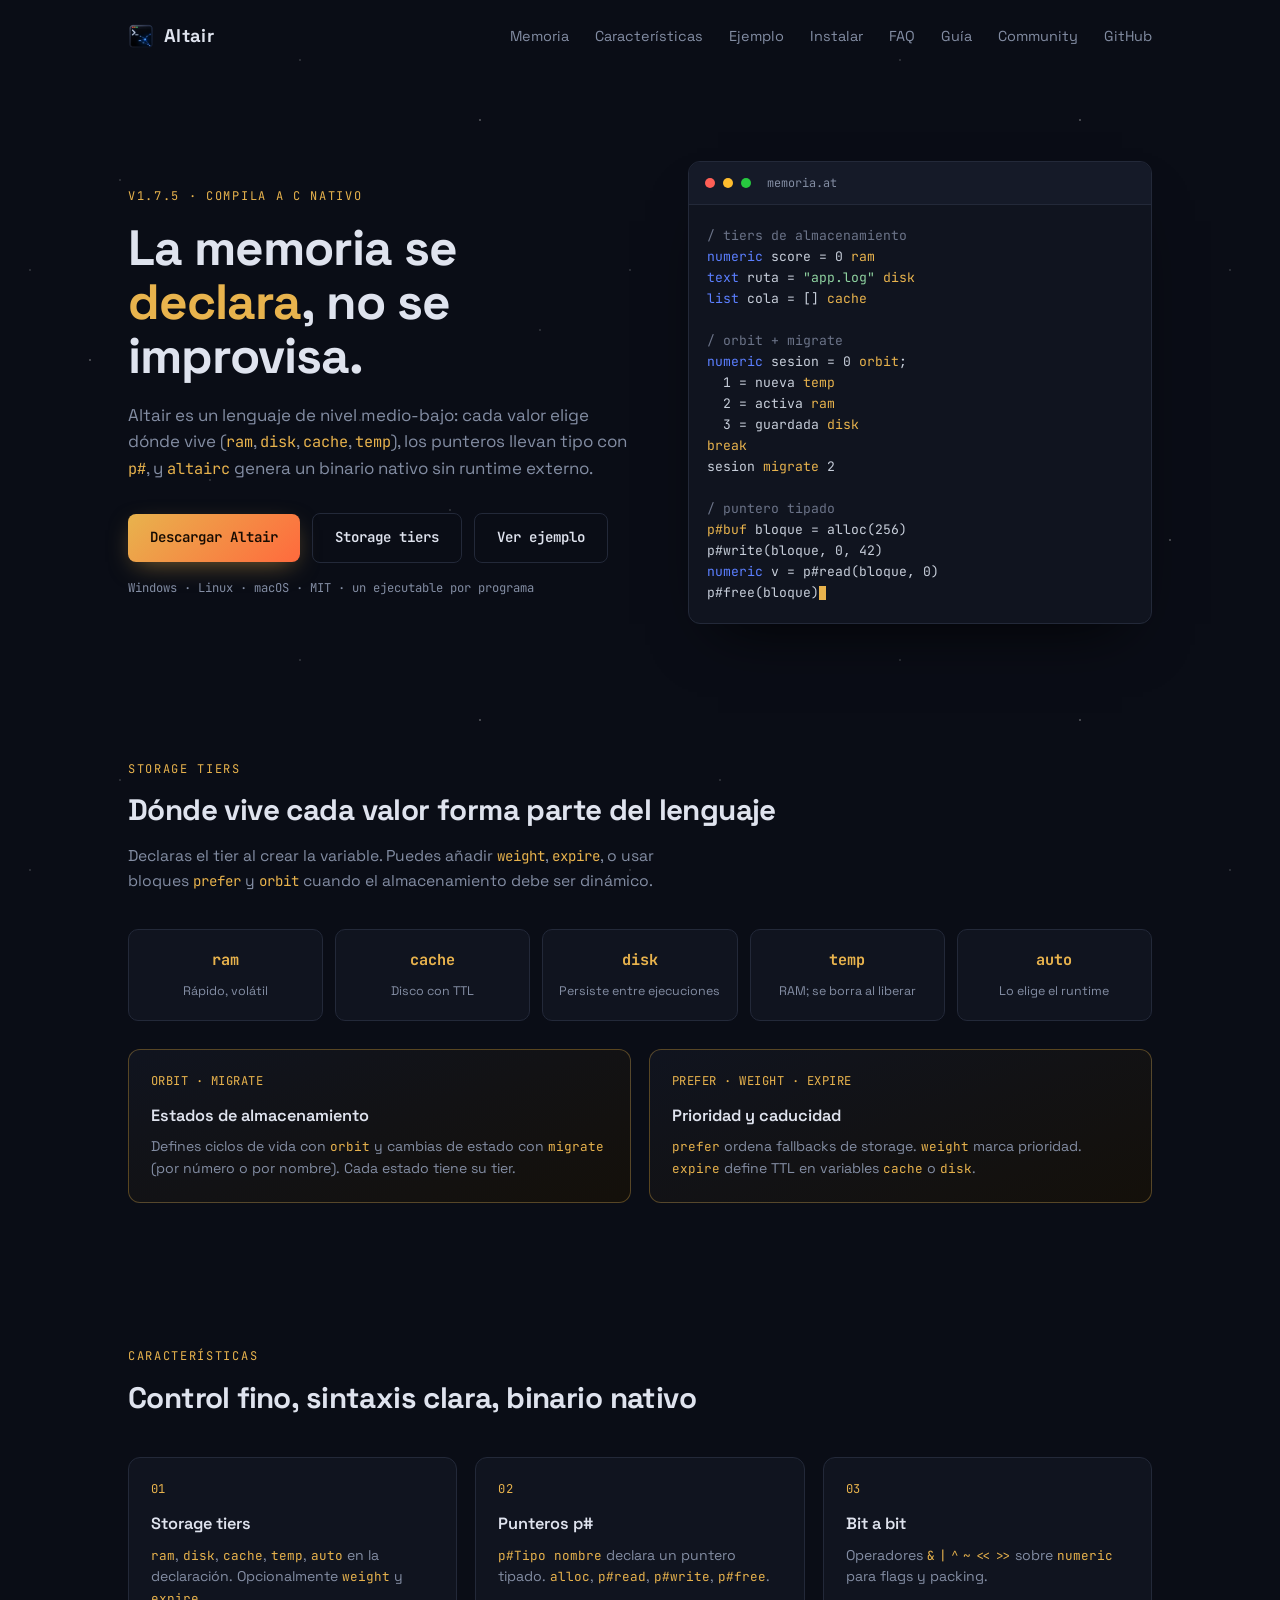
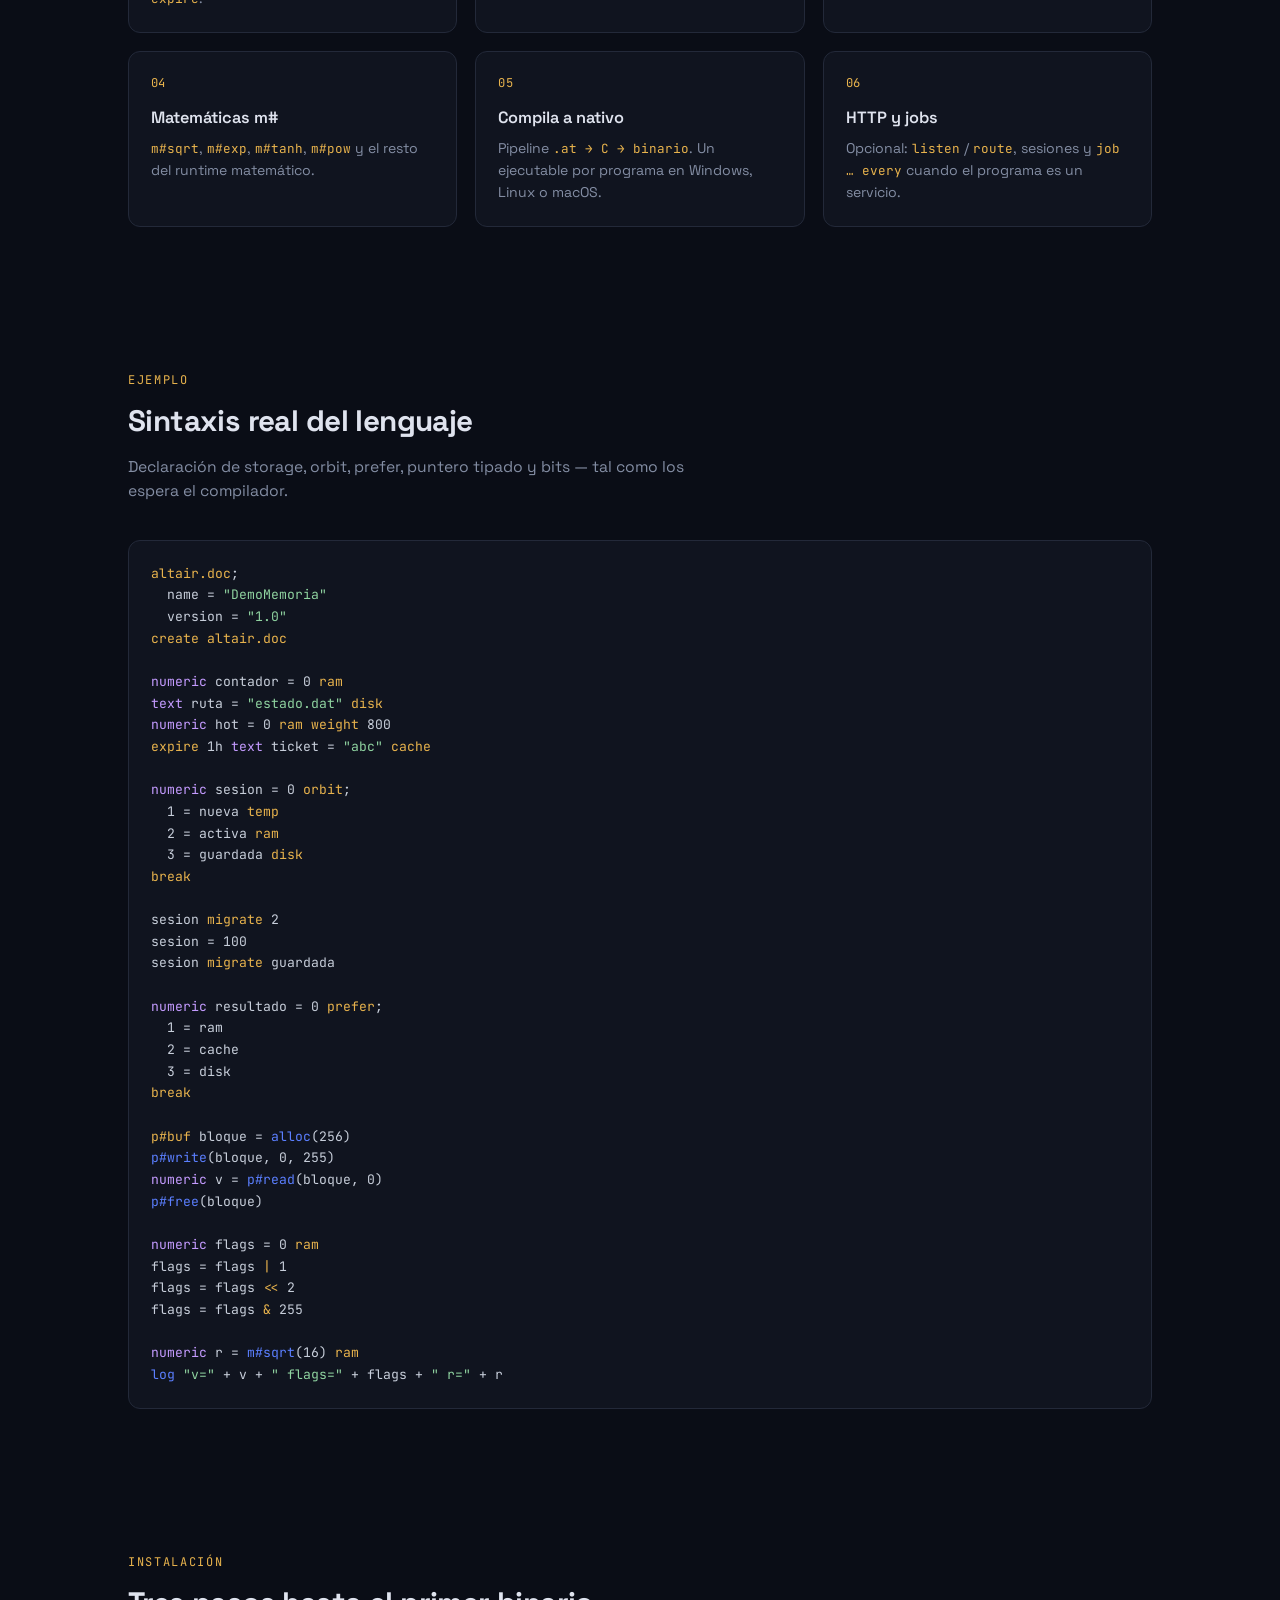
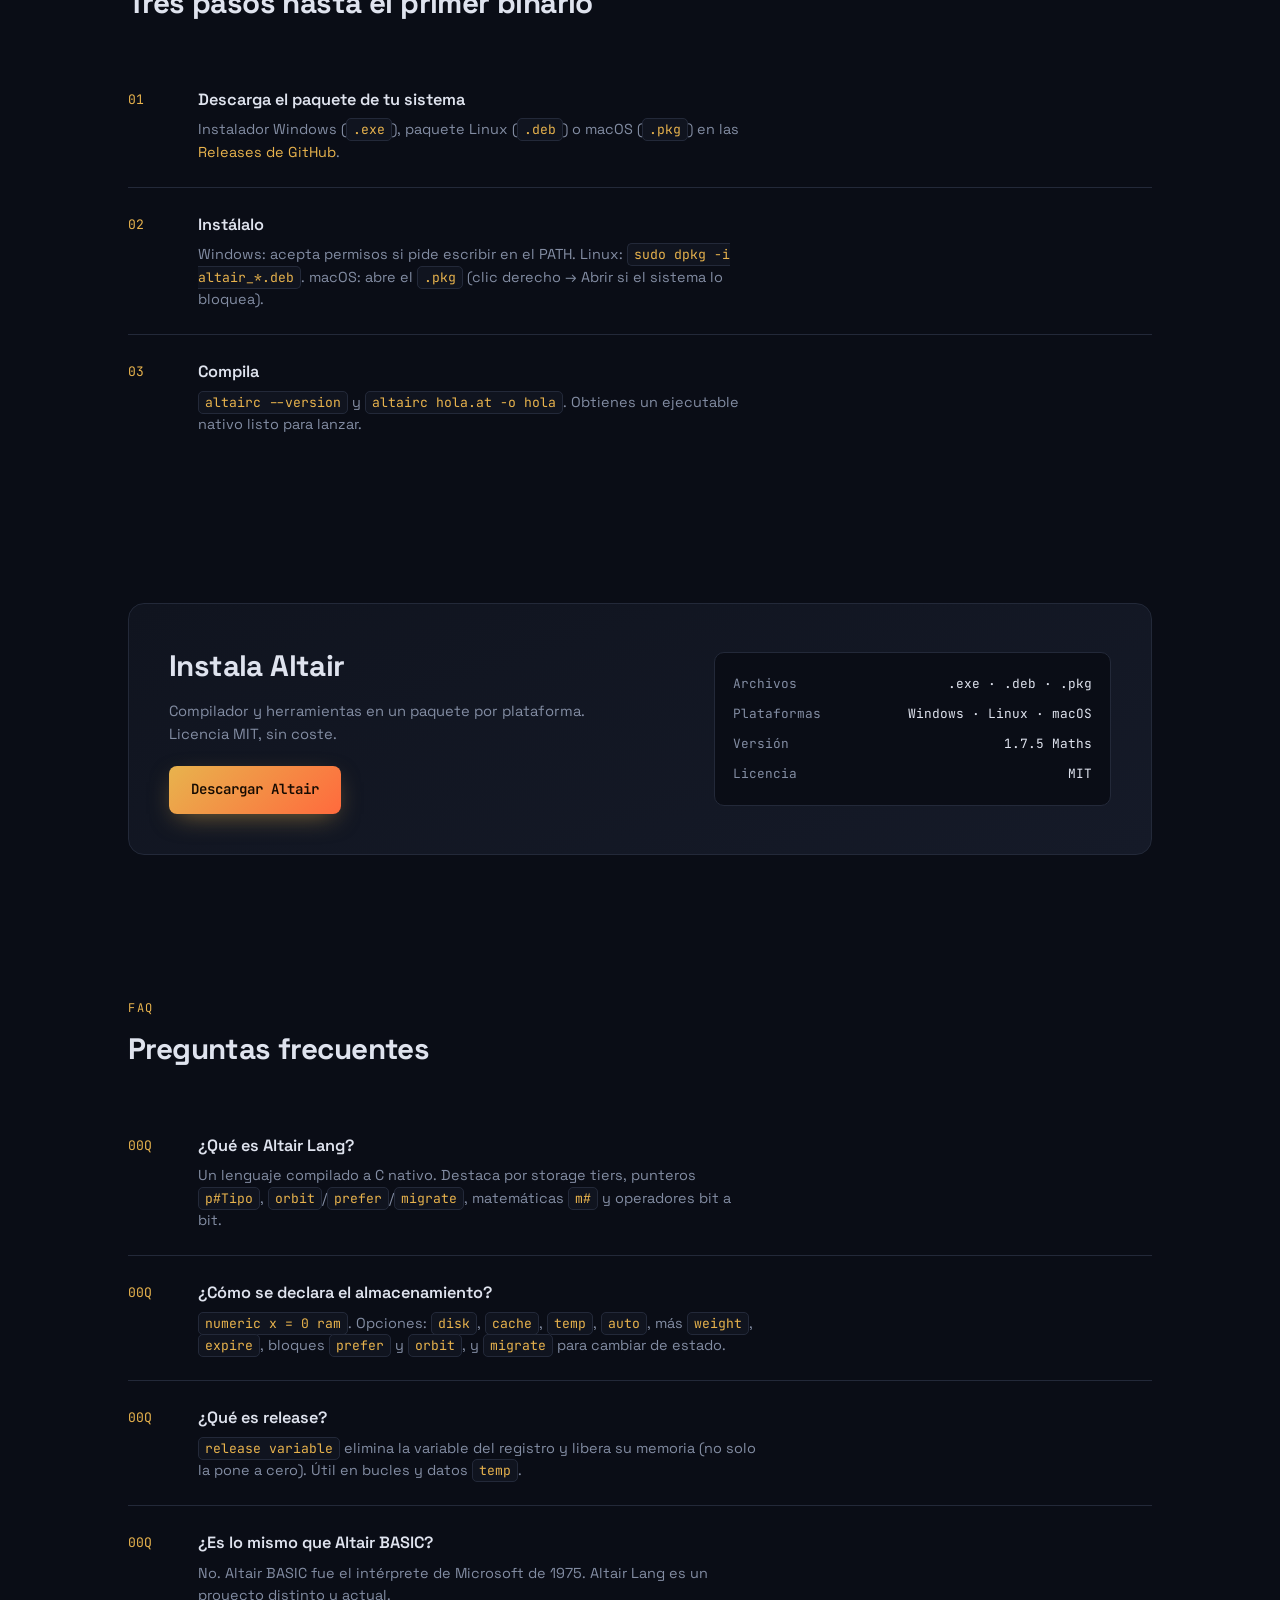
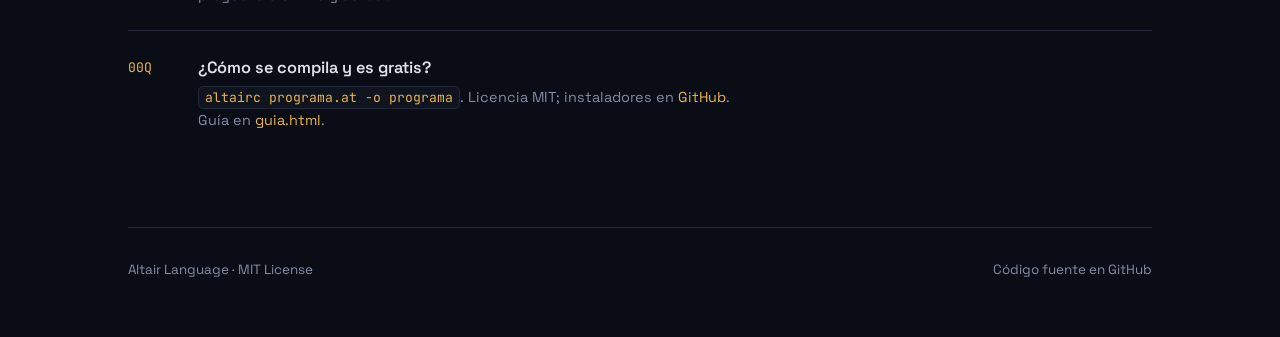
==== commit 59a7873b: "Update index.html" ====
--- a/docs/index.html
+++ b/docs/index.html
@@ -3,9 +3,9 @@
 <head>
 <meta charset="UTF-8">
 <meta name="viewport" content="width=device-width, initial-scale=1.0">
-<title>Altair Lang — Lenguaje de programación compilado a C nativo</title>
-<meta name="description" content="Altair Lang es un lenguaje de programación compilado a C nativo. Control de memoria con storage tiers (ram, disk, cache, temp), punteros p#, operadores bit a bit y binario nativo para Windows, Linux y macOS.">
-<meta name="keywords" content="altair, altair lang, altairc, storage tiers, ram disk cache, p#, punteros, operadores bit a bit, lenguaje compilado a C, altair linux, altair macos">
+<title>Altair Lang — Lenguaje compilado a C nativo</title>
+<meta name="description" content="Altair Lang: lenguaje compilado a C nativo. Storage tiers (ram, disk, cache, temp), punteros p#, operadores bit a bit y binario sin dependencias para Windows, Linux y macOS.">
+<meta name="keywords" content="altair, altair lang, altairc, storage tiers, ram disk cache temp, p#, punteros, orbit, prefer, migrate, operadores bit a bit, lenguaje compilado a C">
 <meta name="author" content="Altair Language">
 <link rel="canonical" href="https://victios7.github.io/Altair/">
 <link rel="icon" type="image/png" href="ALTAIR_LOGO.png">
@@ -13,22 +13,22 @@
 <meta property="og:type" content="website">
 <meta property="og:site_name" content="Altair Lang">
 <meta property="og:title" content="Altair Lang — Control de memoria y binario nativo">
-<meta property="og:description" content="Lenguaje compilado a C nativo: storage tiers (ram, disk, cache, temp), memoria p#, operadores bit a bit y sintaxis clara.">
+<meta property="og:description" content="Storage tiers, p#, orbit, prefer, operadores bit a bit. Compilado a C nativo para Windows, Linux y macOS.">
 <meta property="og:url" content="https://victios7.github.io/Altair/">
 <meta property="og:image" content="https://victios7.github.io/Altair/altair logo.png">
 <meta name="twitter:card" content="summary">
 <meta name="twitter:title" content="Altair Lang">
-<meta name="twitter:description" content="Storage tiers, p#, operadores bit a bit y binario nativo. Compilado a C para Windows, Linux y macOS.">
+<meta name="twitter:description" content="Storage tiers, p#, orbit/prefer y binario nativo. Compilado a C.">
 <script type="application/ld+json">
 {
   "@context": "https://schema.org",
   "@type": "SoftwareApplication",
   "name": "Altair Lang",
-  "alternateName": ["Altair", "Altair Language", "Altair Programming Language"],
+  "alternateName": ["Altair", "Altair Language"],
   "applicationCategory": "DeveloperApplication",
   "operatingSystem": ["Windows", "Linux", "macOS"],
-  "description": "Lenguaje de programación compilado a C nativo con storage tiers (ram, disk, cache, temp), memoria explícita p#, operadores bit a bit y binario sin dependencias.",
-  "softwareVersion": "1.7vB",
+  "description": "Lenguaje de programación compilado a C nativo con storage tiers, memoria p#, orbit/prefer y operadores bit a bit.",
+  "softwareVersion": "1.7.5",
   "license": "https://victios7.github.io/Altair/LICENSE",
   "url": "https://victios7.github.io/Altair/"
 }
@@ -43,7 +43,15 @@
       "name": "¿Qué es Altair Lang?",
       "acceptedAnswer": {
         "@type": "Answer",
-        "text": "Altair es un lenguaje compilado que transpila a C y genera un binario nativo. Destaca por los storage tiers (ram, disk, cache, temp), la memoria contigua con p# y los operadores bit a bit integrados en la sintaxis."
+        "text": "Altair es un lenguaje compilado que transpila a C y genera un binario nativo. Destaca por los storage tiers (ram, disk, cache, temp, auto), punteros p#, orbit/prefer y operadores bit a bit."
+      }
+    },
+    {
+      "@type": "Question",
+      "name": "¿Cómo se declara el almacenamiento de una variable?",
+      "acceptedAnswer": {
+        "@type": "Answer",
+        "text": "Con un tier al declarar: numeric x = 0 ram. También weight, expire, bloques prefer y orbit, y migrate para cambiar el estado de un orbit."
       }
     },
     {
@@ -51,15 +59,7 @@
       "name": "¿Altair Lang es lo mismo que Altair BASIC?",
       "acceptedAnswer": {
         "@type": "Answer",
-        "text": "No. Altair BASIC fue el intérprete BASIC de Microsoft en 1975 para el Altair 8800. Altair Lang es un lenguaje distinto y moderno, sin relación con aquel proyecto."
-      }
-    },
-    {
-      "@type": "Question",
-      "name": "¿Cómo se controla la memoria en Altair?",
-      "acceptedAnswer": {
-        "@type": "Answer",
-        "text": "Cada variable puede declarar el tier donde vive: ram, disk, cache o temp. Con orbit, prefer y weight se mueve entre niveles. Para bloques contiguos se usa p# (alloc, p#read, p#write)."
+        "text": "No. Altair BASIC fue el intérprete de Microsoft de 1975 para el Altair 8800. Altair Lang es un lenguaje distinto y moderno."
       }
     },
     {
@@ -67,15 +67,15 @@
       "name": "¿Cómo se compila un programa en Altair?",
       "acceptedAnswer": {
         "@type": "Answer",
-        "text": "Con altairc: altairc programa.at -o programa genera un binario nativo para Windows, Linux o macOS sin dependencias externas."
+        "text": "altairc programa.at -o programa genera un binario nativo para Windows, Linux o macOS."
       }
     },
     {
       "@type": "Question",
-      "name": "¿Altair es gratis y de código abierto?",
+      "name": "¿Altair es gratis?",
       "acceptedAnswer": {
         "@type": "Answer",
-        "text": "Sí, bajo licencia MIT. Los instaladores para Windows, Linux y macOS son gratuitos en las Releases de GitHub."
+        "text": "Sí, licencia MIT. Instaladores y código en GitHub."
       }
     }
   ]
@@ -103,7 +103,7 @@
     background:var(--bg);
     color:var(--text);
     font-family:var(--font-display);
-    line-height:1.5;
+    line-height:1.55;
     overflow-x:hidden;
   }
   a{color:inherit;}
@@ -123,62 +123,60 @@
       radial-gradient(1.5px 1.5px at 95% 90%, #fff, transparent);
     background-repeat:repeat;
     background-size:600px 600px;
-    opacity:.5;
+    opacity:.45;
   }
   .wrap{max-width:1080px; margin:0 auto; padding:0 28px; position:relative; z-index:1;}
   nav{
     display:flex; align-items:center; justify-content:space-between;
     padding:22px 0;
   }
-  .brand{display:flex; align-items:center; gap:10px; font-weight:700; letter-spacing:.02em; font-size:1.15rem;}
+  .brand{display:flex; align-items:center; gap:10px; font-weight:700; letter-spacing:.02em; font-size:1.15rem; text-decoration:none;}
   .brand img{width:26px; height:26px;}
-  .navlinks{display:flex; gap:28px; font-size:.92rem; color:var(--text-dim);}
+  .navlinks{display:flex; gap:26px; font-size:.9rem; color:var(--text-dim); flex-wrap:wrap;}
+  .navlinks a{text-decoration:none;}
   .navlinks a:hover{color:var(--gold);}
-  .navlinks a{text-decoration:none;}
   .hero{
-    padding:92px 0 70px;
-    display:grid; grid-template-columns:1.1fr .9fr; gap:48px; align-items:center;
+    padding:88px 0 64px;
+    display:grid; grid-template-columns:1.05fr .95fr; gap:48px; align-items:center;
   }
   .eyebrow{
-    font-family:var(--font-mono); font-size:.78rem; color:var(--gold);
-    letter-spacing:.14em; text-transform:uppercase; margin-bottom:18px;
-    display:flex; align-items:center; gap:10px;
-  }
-  .eyebrow::before{content:"✦"; font-size:.9em;}
+    font-family:var(--font-mono); font-size:.75rem; color:var(--gold);
+    letter-spacing:.14em; text-transform:uppercase; margin-bottom:16px;
+  }
   h1{
-    font-size:3.2rem; font-weight:700; line-height:1.08; letter-spacing:-.01em;
-    margin-bottom:22px;
+    font-size:3.1rem; font-weight:700; line-height:1.08; letter-spacing:-.02em;
+    margin-bottom:20px;
   }
   h1 .accent{color:var(--gold);}
   .lede{
-    font-size:1.08rem; color:var(--text-dim); max-width:48ch; margin-bottom:34px;
-  }
-  .cta-row{display:flex; gap:14px; flex-wrap:wrap; align-items:center;}
+    font-size:1.06rem; color:var(--text-dim); max-width:48ch; margin-bottom:32px;
+  }
+  .cta-row{display:flex; gap:12px; flex-wrap:wrap; align-items:center;}
   .btn{
-    font-family:var(--font-mono); font-weight:600; font-size:.92rem;
-    padding:14px 24px; border-radius:8px; text-decoration:none;
-    display:inline-flex; align-items:center; gap:10px;
-    transition:transform .15s ease, box-shadow .15s ease;
+    font-family:var(--font-mono); font-weight:600; font-size:.88rem;
+    padding:13px 22px; border-radius:8px; text-decoration:none;
+    display:inline-flex; align-items:center; gap:8px;
+    transition:transform .15s ease, box-shadow .15s ease, border-color .15s ease;
   }
   .btn-primary{
     background:linear-gradient(135deg, var(--gold), var(--ember));
     color:#160b02;
     box-shadow:0 8px 26px -8px rgba(232,179,77,.55);
   }
-  .btn-primary:hover{transform:translateY(-2px); box-shadow:0 12px 30px -8px rgba(232,179,77,.7);}
+  .btn-primary:hover{transform:translateY(-2px);}
   .btn-ghost{
     border:1px solid var(--line); color:var(--text);
   }
   .btn-ghost:hover{border-color:var(--gold); color:var(--gold);}
   .meta-line{
-    font-family:var(--font-mono); font-size:.78rem; color:var(--text-dim); margin-top:16px;
+    font-family:var(--font-mono); font-size:.76rem; color:var(--text-dim); margin-top:16px;
   }
   .terminal{
     background:var(--bg-panel);
     border:1px solid var(--line);
     border-radius:12px;
     overflow:hidden;
-    box-shadow:0 30px 60px -30px rgba(0,0,0,.8);
+    box-shadow:0 30px 60px -30px rgba(0,0,0,.85);
   }
   .term-bar{
     display:flex; align-items:center; gap:8px;
@@ -186,68 +184,68 @@
   }
   .dot{width:10px; height:10px; border-radius:50%;}
   .dot.r{background:#ff5f56;} .dot.y{background:#ffbd2e;} .dot.g{background:#27c93f;}
-  .term-title{margin-left:8px; font-family:var(--font-mono); font-size:.76rem; color:var(--text-dim);}
+  .term-title{margin-left:8px; font-family:var(--font-mono); font-size:.74rem; color:var(--text-dim);}
   .term-body{
-    padding:22px 20px; font-family:var(--font-mono); font-size:.84rem;
-    color:#c7ceda; min-height:260px; line-height:1.55;
+    padding:20px 18px; font-family:var(--font-mono); font-size:.82rem;
+    color:#c7ceda; min-height:280px; line-height:1.6;
   }
   .term-body .p{color:var(--gold);}
-  .term-body .c{color:#8b93a7;}
+  .term-body .c{color:#6b7388;}
   .term-body .s{color:#8fd3a0;}
   .term-body .k{color:var(--blue-glow);}
-  .caret{display:inline-block; width:7px; height:15px; background:var(--gold); vertical-align:middle; animation:blink 1s step-end infinite;}
+  .caret{display:inline-block; width:7px; height:14px; background:var(--gold); vertical-align:middle; animation:blink 1s step-end infinite;}
   @keyframes blink{50%{opacity:0;}}
-  section{padding:70px 0; position:relative;}
-  .section-head{margin-bottom:38px;}
+  section{padding:72px 0;}
+  .section-head{margin-bottom:36px;}
   .section-head .eyebrow{margin-bottom:10px;}
-  h2{font-size:1.9rem; font-weight:700; letter-spacing:-.01em;}
-  .section-head p{color:var(--text-dim); margin-top:10px; max-width:58ch;}
-  .grid{display:grid; grid-template-columns:repeat(3, 1fr); gap:20px;}
-  .grid-2{display:grid; grid-template-columns:1fr 1fr; gap:20px;}
+  h2{font-size:1.85rem; font-weight:700; letter-spacing:-.02em;}
+  .section-head p{color:var(--text-dim); margin-top:10px; max-width:58ch; font-size:.98rem;}
+  .tier-row{
+    display:grid; grid-template-columns:repeat(5, 1fr); gap:12px; margin-bottom:28px;
+  }
+  .tier{
+    background:var(--bg-panel); border:1px solid var(--line); border-radius:10px;
+    padding:18px 12px; text-align:center;
+  }
+  .tier strong{
+    display:block; font-family:var(--font-mono); color:var(--gold);
+    font-size:.95rem; margin-bottom:6px;
+  }
+  .tier span{font-size:.78rem; color:var(--text-dim); line-height:1.4;}
+  .grid{display:grid; grid-template-columns:repeat(3, 1fr); gap:18px;}
+  .grid-2{display:grid; grid-template-columns:1fr 1fr; gap:18px;}
   .card{
     background:var(--bg-panel); border:1px solid var(--line); border-radius:12px;
-    padding:24px; transition:border-color .15s ease, transform .15s ease;
-  }
-  .card:hover{border-color:#3a4258; transform:translateY(-3px);}
+    padding:22px; transition:border-color .15s ease, transform .15s ease;
+  }
+  .card:hover{border-color:#3a4258; transform:translateY(-2px);}
   .card.featured{
-    border-color:rgba(232,179,77,.35);
-    background:linear-gradient(160deg, var(--bg-panel), #16120a);
-  }
-  .card .icon{font-family:var(--font-mono); color:var(--gold); font-size:.8rem; margin-bottom:14px; display:block;}
-  .card h3{font-size:1.05rem; margin-bottom:8px; font-weight:600;}
-  .card p{font-size:.9rem; color:var(--text-dim);}
-  .tier-row{
-    display:grid; grid-template-columns:repeat(4, 1fr); gap:12px; margin-top:28px;
-  }
-  .tier{
-    background:var(--bg-panel); border:1px solid var(--line); border-radius:10px;
-    padding:18px 14px; text-align:center;
-  }
-  .tier strong{
-    display:block; font-family:var(--font-mono); color:var(--gold);
-    font-size:1rem; margin-bottom:6px;
-  }
-  .tier span{font-size:.8rem; color:var(--text-dim);}
-  .steps{counter-reset:step; display:flex; flex-direction:column; gap:0;}
+    border-color:rgba(232,179,77,.32);
+    background:linear-gradient(160deg, var(--bg-panel), #14100a);
+  }
+  .card .icon{font-family:var(--font-mono); color:var(--gold); font-size:.76rem; margin-bottom:12px; display:block; letter-spacing:.04em;}
+  .card h3{font-size:1.02rem; margin-bottom:8px; font-weight:600;}
+  .card p{font-size:.88rem; color:var(--text-dim);}
+  .steps{counter-reset:step;}
   .step{
-    display:grid; grid-template-columns:56px 1fr; gap:20px;
-    padding:26px 0; border-bottom:1px solid var(--line);
+    display:grid; grid-template-columns:52px 1fr; gap:18px;
+    padding:24px 0; border-bottom:1px solid var(--line);
   }
   .step:last-child{border-bottom:none;}
   .step-num{
     counter-increment:step; font-family:var(--font-mono); color:var(--gold);
-    font-size:.85rem; display:flex; align-items:flex-start; padding-top:2px;
+    font-size:.82rem; padding-top:3px;
   }
   .step-num::before{content: counter(step, decimal-leading-zero);}
-  .step h3{font-size:1.05rem; margin-bottom:6px; font-weight:600;}
-  .step p{color:var(--text-dim); font-size:.92rem; max-width:60ch;}
+  .step h3{font-size:1.02rem; margin-bottom:6px; font-weight:600;}
+  .step p{color:var(--text-dim); font-size:.9rem; max-width:62ch;}
   .step code{
     background:var(--bg-panel); border:1px solid var(--line); border-radius:5px;
-    padding:2px 7px; font-family:var(--font-mono); font-size:.85rem; color:var(--gold);
+    padding:2px 6px; font-family:var(--font-mono); font-size:.82rem; color:var(--gold);
   }
   .code-block{
     background:var(--bg-panel); border:1px solid var(--line); border-radius:12px;
-    padding:24px; font-family:var(--font-mono); font-size:.85rem; overflow-x:auto;
+    padding:22px; font-family:var(--font-mono); font-size:.82rem; overflow-x:auto;
     color:#c7ceda; line-height:1.65;
   }
   .code-block .kw{color:var(--gold);}
@@ -257,27 +255,27 @@
   .code-block .ty{color:#c49bff;}
   .download-panel{
     background:linear-gradient(160deg, var(--bg-panel), var(--bg-panel-2));
-    border:1px solid var(--line); border-radius:16px; padding:44px;
-    display:grid; grid-template-columns:1.3fr 1fr; gap:32px; align-items:center;
+    border:1px solid var(--line); border-radius:16px; padding:40px;
+    display:grid; grid-template-columns:1.3fr 1fr; gap:28px; align-items:center;
   }
   .download-panel h2{margin-bottom:10px;}
-  .download-panel p{color:var(--text-dim); font-size:.94rem; max-width:48ch;}
+  .download-panel p{color:var(--text-dim); font-size:.92rem; max-width:48ch;}
   .file-info{
-    background:var(--bg); border:1px solid var(--line); border-radius:10px; padding:18px 20px;
-    font-family:var(--font-mono); font-size:.82rem; color:var(--text-dim);
-  }
-  .file-info div{display:flex; justify-content:space-between; padding:5px 0;}
-  .file-info span:last-child{color:var(--text);}
+    background:var(--bg); border:1px solid var(--line); border-radius:10px; padding:16px 18px;
+    font-family:var(--font-mono); font-size:.8rem; color:var(--text-dim);
+  }
+  .file-info div{display:flex; justify-content:space-between; padding:5px 0; gap:12px;}
+  .file-info span:last-child{color:var(--text); text-align:right;}
   footer{
-    border-top:1px solid var(--line); padding:36px 0 60px;
+    border-top:1px solid var(--line); padding:32px 0 56px;
     display:flex; justify-content:space-between; align-items:center;
-    font-size:.85rem; color:var(--text-dim); flex-wrap:wrap; gap:12px;
+    font-size:.84rem; color:var(--text-dim); flex-wrap:wrap; gap:12px;
   }
   footer a{text-decoration:none;}
   footer a:hover{color:var(--gold);}
-  @media (max-width: 860px){
-    .hero{grid-template-columns:1fr;}
-    h1{font-size:2.3rem;}
+  @media (max-width: 900px){
+    .hero{grid-template-columns:1fr; padding-top:56px;}
+    h1{font-size:2.25rem;}
     .grid{grid-template-columns:1fr;}
     .grid-2{grid-template-columns:1fr;}
     .tier-row{grid-template-columns:1fr 1fr;}
@@ -290,7 +288,7 @@
 <div id="stars"></div>
 <div class="wrap">
   <nav>
-    <div class="brand"><img src="altair logo.png" alt=""> Altair</div>
+    <a class="brand" href="#"><img src="altair logo.png" alt=""> Altair</a>
     <div class="navlinks">
       <a href="#memoria">Memoria</a>
       <a href="#caracteristicas">Características</a>
@@ -299,26 +297,26 @@
       <a href="#faq">FAQ</a>
       <a href="guia.html">Guía</a>
       <a href="community/index.html">Community</a>
-      <a href="https://github.com/victios7/Altair" target="_blank">GitHub</a>
+      <a href="https://github.com/victios7/Altair" target="_blank" rel="noopener">GitHub</a>
     </div>
   </nav>
 
   <section class="hero">
     <div>
-      <div class="eyebrow">v1.7vB · compila a C nativo</div>
-      <h1>Control de <span class="accent">memoria</span> en la sintaxis. Binario nativo al final.</h1>
+      <div class="eyebrow">v1.7.5 · compila a C nativo</div>
+      <h1>La memoria se <span class="accent">declara</span>, no se improvisa.</h1>
       <p class="lede">
-        Altair es un lenguaje compilado de nivel medio-bajo: declaras dónde vive cada dato
+        Altair es un lenguaje de nivel medio-bajo: cada valor elige dónde vive
         (<code>ram</code>, <code>disk</code>, <code>cache</code>, <code>temp</code>),
-        trabajas con bloques contiguos <code>p#</code> y operadores bit a bit,
-        y <code>altairc</code> genera un ejecutable sin runtime externo.
+        los punteros llevan tipo con <code>p#</code>, y <code>altairc</code>
+        genera un binario nativo sin runtime externo.
       </p>
       <div class="cta-row">
         <a class="btn btn-primary" href="https://github.com/victios7/Altair/releases/latest">Descargar Altair</a>
-        <a class="btn btn-ghost" href="#memoria">Ver storage tiers</a>
-        <a class="btn btn-ghost" href="#instalar">Instalación</a>
-      </div>
-      <div class="meta-line">Windows · Linux · macOS · MIT · un solo binario por programa</div>
+        <a class="btn btn-ghost" href="#memoria">Storage tiers</a>
+        <a class="btn btn-ghost" href="#ejemplo">Ver ejemplo</a>
+      </div>
+      <div class="meta-line">Windows · Linux · macOS · MIT · un ejecutable por programa</div>
     </div>
     <div class="terminal">
       <div class="term-bar">
@@ -326,19 +324,22 @@
         <span class="term-title">memoria.at</span>
       </div>
       <div class="term-body">
-<span class="c">/ dónde vive cada valor</span><br>
+<span class="c">/ tiers de almacenamiento</span><br>
 <span class="k">numeric</span> score = 0 <span class="p">ram</span><br>
-<span class="k">text</span> log_path = <span class="s">"app.log"</span> <span class="p">disk</span><br>
+<span class="k">text</span> ruta = <span class="s">"app.log"</span> <span class="p">disk</span><br>
 <span class="k">list</span> cola = [] <span class="p">cache</span><br><br>
-<span class="c">/ mover entre niveles</span><br>
-<span class="p">orbit</span> score -&gt; disk<br>
-<span class="p">prefer</span> log_path weight 10<br><br>
-<span class="c">/ memoria contigua</span><br>
-<span class="k">p#w</span> buf = <span class="fn">alloc</span>(1024)<br>
-<span class="fn">p#write</span>(buf, 0, 42)<br>
-<span class="k">numeric</span> x = <span class="fn">p#read</span>(buf, 0)<br><br>
-<span class="c">/ bit a bit</span><br>
-<span class="k">numeric</span> flags = a <span class="p">&amp;</span> b <span class="p">|</span> c <span class="p">&lt;&lt;</span> 2<span class="caret"></span>
+<span class="c">/ orbit + migrate</span><br>
+<span class="k">numeric</span> sesion = 0 <span class="p">orbit</span>;<br>
+&nbsp;&nbsp;1 = nueva <span class="p">temp</span><br>
+&nbsp;&nbsp;2 = activa <span class="p">ram</span><br>
+&nbsp;&nbsp;3 = guardada <span class="p">disk</span><br>
+<span class="p">break</span><br>
+sesion <span class="p">migrate</span> 2<br><br>
+<span class="c">/ puntero tipado</span><br>
+<span class="p">p#buf</span> bloque = <span class="fn">alloc</span>(256)<br>
+<span class="fn">p#write</span>(bloque, 0, 42)<br>
+<span class="k">numeric</span> v = <span class="fn">p#read</span>(bloque, 0)<br>
+<span class="fn">p#free</span>(bloque)<span class="caret"></span>
       </div>
     </div>
   </section>
@@ -346,47 +347,36 @@
   <section id="memoria">
     <div class="section-head">
       <div class="eyebrow">Storage tiers</div>
-      <h2>La memoria no se improvisa: se declara</h2>
+      <h2>Dónde vive cada valor forma parte del lenguaje</h2>
       <p>
-        En Altair el nivel de almacenamiento forma parte del lenguaje.
-        Eliges el tier al crear el valor y puedes moverlo después con
-        <code>orbit</code>, <code>prefer</code> y <code>weight</code>.
+        Declaras el tier al crear la variable. Puedes añadir <code>weight</code>,
+        <code>expire</code>, o usar bloques <code>prefer</code> y <code>orbit</code>
+        cuando el almacenamiento debe ser dinámico.
       </p>
     </div>
     <div class="tier-row">
-      <div class="tier">
-        <strong>ram</strong>
-        <span>Rápido, volátil. Estado caliente del programa.</span>
-      </div>
-      <div class="tier">
-        <strong>cache</strong>
-        <span>Intermedio. Reutilización sin persistir siempre.</span>
-      </div>
-      <div class="tier">
-        <strong>disk</strong>
-        <span>Persistente. Sobrevive al reinicio del proceso.</span>
-      </div>
-      <div class="tier">
-        <strong>temp</strong>
-        <span>Temporal. Datos de corta vida.</span>
-      </div>
-    </div>
-    <div class="grid-2" style="margin-top:28px;">
+      <div class="tier"><strong>ram</strong><span>Rápido, volátil</span></div>
+      <div class="tier"><strong>cache</strong><span>Disco con TTL</span></div>
+      <div class="tier"><strong>disk</strong><span>Persiste entre ejecuciones</span></div>
+      <div class="tier"><strong>temp</strong><span>RAM; se borra al liberar</span></div>
+      <div class="tier"><strong>auto</strong><span>Lo elige el runtime</span></div>
+    </div>
+    <div class="grid-2">
       <div class="card featured">
-        <span class="icon">p#</span>
-        <h3>Memoria contigua</h3>
+        <span class="icon">ORBIT · MIGRATE</span>
+        <h3>Estados de almacenamiento</h3>
         <p>
-          Cuando necesitas control fino: <code>alloc</code>, <code>p#read</code>, <code>p#write</code>
-          sobre bloques planos. Ideal para buffers, tablas de pesos, estructuras densas
-          y herramientas de sistemas.
+          Defines ciclos de vida con <code>orbit</code> y cambias de estado con
+          <code>migrate</code> (por número o por nombre). Cada estado tiene su tier.
         </p>
       </div>
       <div class="card featured">
-        <span class="icon">&amp; | ^ &lt;&lt; &gt;&gt;</span>
-        <h3>Operadores bit a bit</h3>
+        <span class="icon">PREFER · WEIGHT · EXPIRE</span>
+        <h3>Prioridad y caducidad</h3>
         <p>
-          AND, OR, XOR, desplazamientos y máscaras en la expresión normal del lenguaje.
-          Pensado para flags, protocolos, ensambladores y lógica de bajo nivel sin salir a C.
+          <code>prefer</code> ordena fallbacks de storage.
+          <code>weight</code> marca prioridad.
+          <code>expire</code> define TTL en variables <code>cache</code> o <code>disk</code>.
         </p>
       </div>
     </div>
@@ -395,38 +385,38 @@
   <section id="caracteristicas">
     <div class="section-head">
       <div class="eyebrow">Características</div>
-      <h2>De lo esencial al binario nativo</h2>
+      <h2>Control fino, sintaxis clara, binario nativo</h2>
     </div>
     <div class="grid">
       <div class="card">
         <span class="icon">01</span>
         <h3>Storage tiers</h3>
-        <p><code>ram</code>, <code>disk</code>, <code>cache</code>, <code>temp</code> con <code>orbit</code>, <code>prefer</code> y <code>weight</code>. La política de datos es sintaxis, no convención.</p>
+        <p><code>ram</code>, <code>disk</code>, <code>cache</code>, <code>temp</code>, <code>auto</code> en la declaración. Opcionalmente <code>weight</code> y <code>expire</code>.</p>
       </div>
       <div class="card">
         <span class="icon">02</span>
-        <h3>Memoria p#</h3>
-        <p>Bloques contiguos con <code>alloc</code>, lectura y escritura por offset. Control cercano a C con tipos de Altair.</p>
+        <h3>Punteros p#</h3>
+        <p><code>p#Tipo nombre</code> declara un puntero tipado. <code>alloc</code>, <code>p#read</code>, <code>p#write</code>, <code>p#free</code>.</p>
       </div>
       <div class="card">
         <span class="icon">03</span>
         <h3>Bit a bit</h3>
-        <p>Operadores <code>&amp;</code> <code>|</code> <code>^</code> <code>&lt;&lt;</code> <code>&gt;&gt;</code> integrados para flags, packing y código de sistemas.</p>
+        <p>Operadores <code>&amp;</code> <code>|</code> <code>^</code> <code>~</code> <code>&lt;&lt;</code> <code>&gt;&gt;</code> sobre <code>numeric</code> para flags y packing.</p>
       </div>
       <div class="card">
         <span class="icon">04</span>
-        <h3>Sintaxis clara</h3>
-        <p>Variables, funciones, texto y listas sin ceremonia. Productivo para parsers, CLIs y herramientas.</p>
+        <h3>Matemáticas m#</h3>
+        <p><code>m#sqrt</code>, <code>m#exp</code>, <code>m#tanh</code>, <code>m#pow</code> y el resto del runtime matemático.</p>
       </div>
       <div class="card">
         <span class="icon">05</span>
         <h3>Compila a nativo</h3>
-        <p><code>.at → C → gcc → binario</code>. Un ejecutable por programa en Windows, Linux o macOS.</p>
+        <p>Pipeline <code>.at → C → binario</code>. Un ejecutable por programa en Windows, Linux o macOS.</p>
       </div>
       <div class="card">
         <span class="icon">06</span>
         <h3>HTTP y jobs</h3>
-        <p>Opcional: <code>listen</code>/<code>route</code>, sesiones y <code>job … every</code> cuando el programa necesita servicio, no solo lógica.</p>
+        <p>Opcional: <code>listen</code> / <code>route</code>, sesiones y <code>job … every</code> cuando el programa es un servicio.</p>
       </div>
     </div>
   </section>
@@ -434,7 +424,8 @@
   <section id="ejemplo">
     <div class="section-head">
       <div class="eyebrow">Ejemplo</div>
-      <h2>Tiers, p# y bits en un solo archivo</h2>
+      <h2>Sintaxis real del lenguaje</h2>
+      <p>Declaración de storage, orbit, prefer, puntero tipado y bits — tal como los espera el compilador.</p>
     </div>
     <div class="code-block">
 <span class="kw">altair.doc</span>;<br>
@@ -443,46 +434,59 @@
 <span class="kw">create</span> <span class="kw">altair.doc</span><br><br>
 <span class="ty">numeric</span> contador = 0 <span class="kw">ram</span><br>
 <span class="ty">text</span> ruta = <span class="str">"estado.dat"</span> <span class="kw">disk</span><br>
-<span class="ty">list</span> buffer = [] <span class="kw">cache</span><br><br>
-<span class="kw">orbit</span> contador -&gt; disk<br>
-<span class="kw">prefer</span> ruta weight 8<br><br>
-<span class="ty">p#w</span> bloque = <span class="fn">alloc</span>(256)<br>
+<span class="ty">numeric</span> hot = 0 <span class="kw">ram weight</span> 800<br>
+<span class="kw">expire</span> 1h <span class="ty">text</span> ticket = <span class="str">"abc"</span> <span class="kw">cache</span><br><br>
+<span class="ty">numeric</span> sesion = 0 <span class="kw">orbit</span>;<br>
+&nbsp;&nbsp;1 = nueva <span class="kw">temp</span><br>
+&nbsp;&nbsp;2 = activa <span class="kw">ram</span><br>
+&nbsp;&nbsp;3 = guardada <span class="kw">disk</span><br>
+<span class="kw">break</span><br><br>
+sesion <span class="kw">migrate</span> 2<br>
+sesion = 100<br>
+sesion <span class="kw">migrate</span> guardada<br><br>
+<span class="ty">numeric</span> resultado = 0 <span class="kw">prefer</span>;<br>
+&nbsp;&nbsp;1 = ram<br>
+&nbsp;&nbsp;2 = cache<br>
+&nbsp;&nbsp;3 = disk<br>
+<span class="kw">break</span><br><br>
+<span class="kw">p#buf</span> bloque = <span class="fn">alloc</span>(256)<br>
 <span class="fn">p#write</span>(bloque, 0, 255)<br>
-<span class="ty">numeric</span> v = <span class="fn">p#read</span>(bloque, 0)<br><br>
-<span class="ty">numeric</span> flags = 0<br>
+<span class="ty">numeric</span> v = <span class="fn">p#read</span>(bloque, 0)<br>
+<span class="fn">p#free</span>(bloque)<br><br>
+<span class="ty">numeric</span> flags = 0 <span class="kw">ram</span><br>
 flags = flags <span class="kw">|</span> 1<br>
 flags = flags <span class="kw">&lt;&lt;</span> 2<br>
-flags = flags <span class="kw">&amp;</span> 0xff<br><br>
-<span class="fn">log</span> <span class="str">"v="</span> + v + <span class="str">" flags="</span> + flags
+flags = flags <span class="kw">&amp;</span> 255<br><br>
+<span class="ty">numeric</span> r = <span class="fn">m#sqrt</span>(16) <span class="kw">ram</span><br>
+<span class="fn">log</span> <span class="str">"v="</span> + v + <span class="str">" flags="</span> + flags + <span class="str">" r="</span> + r
     </div>
   </section>
 
   <section id="instalar">
     <div class="section-head">
       <div class="eyebrow">Instalación</div>
-      <h2>De cero a compilando en tres pasos</h2>
-      <p>El instalador añade <code>altairc</code> al sistema. No necesitas toolchain aparte en Windows.</p>
+      <h2>Tres pasos hasta el primer binario</h2>
     </div>
     <div class="steps">
       <div class="step">
         <div class="step-num"></div>
         <div>
-          <h3>Descarga el instalador o paquete</h3>
-          <p>Windows (<code>.exe</code>), Linux (<code>.deb</code>) o macOS (<code>.pkg</code>) desde las <a href="https://github.com/victios7/Altair/releases/latest" style="color:var(--gold); text-decoration:none;">Releases en GitHub</a>.</p>
+          <h3>Descarga el paquete de tu sistema</h3>
+          <p>Instalador Windows (<code>.exe</code>), paquete Linux (<code>.deb</code>) o macOS (<code>.pkg</code>) en las <a href="https://github.com/victios7/Altair/releases/latest" style="color:var(--gold);text-decoration:none;">Releases de GitHub</a>.</p>
         </div>
       </div>
       <div class="step">
         <div class="step-num"></div>
         <div>
           <h3>Instálalo</h3>
-          <p>Windows: acepta administrador si pide PATH. Linux: <code>sudo dpkg -i altair_*.deb</code>. macOS: abre el <code>.pkg</code> (Abrir si el sistema avisa de desarrollador no verificado).</p>
+          <p>Windows: acepta permisos si pide escribir en el PATH. Linux: <code>sudo dpkg -i altair_*.deb</code>. macOS: abre el <code>.pkg</code> (clic derecho → Abrir si el sistema lo bloquea).</p>
         </div>
       </div>
       <div class="step">
         <div class="step-num"></div>
         <div>
-          <h3>Compila tu primer programa</h3>
-          <p><code>altairc --version</code> y luego <code>altairc hola.at -o hola</code>. Obtienes un binario nativo listo para ejecutar.</p>
+          <h3>Compila</h3>
+          <p><code>altairc --version</code> y <code>altairc hola.at -o hola</code>. Obtienes un ejecutable nativo listo para lanzar.</p>
         </div>
       </div>
     </div>
@@ -491,16 +495,16 @@
   <section id="descarga">
     <div class="download-panel">
       <div>
-        <h2>Instala Altair ahora</h2>
-        <p>Compilador, terminal y toolchain en un solo paquete por plataforma. Licencia MIT.</p>
-        <div class="cta-row" style="margin-top:22px;">
+        <h2>Instala Altair</h2>
+        <p>Compilador y herramientas en un paquete por plataforma. Licencia MIT, sin coste.</p>
+        <div class="cta-row" style="margin-top:20px;">
           <a class="btn btn-primary" href="https://github.com/victios7/Altair/releases/latest">Descargar Altair</a>
         </div>
       </div>
       <div class="file-info">
         <div><span>Archivos</span><span>.exe · .deb · .pkg</span></div>
         <div><span>Plataformas</span><span>Windows · Linux · macOS</span></div>
-        <div><span>Compilador</span><span>altairc 1.7vB</span></div>
+        <div><span>Versión</span><span>1.7.5 Maths</span></div>
         <div><span>Licencia</span><span>MIT</span></div>
       </div>
     </div>
@@ -508,22 +512,29 @@
 
   <section id="faq">
     <div class="section-head">
-      <div class="eyebrow">Preguntas frecuentes</div>
-      <h2>Sobre Altair Lang</h2>
+      <div class="eyebrow">FAQ</div>
+      <h2>Preguntas frecuentes</h2>
     </div>
     <div class="steps">
       <div class="step">
         <div class="step-num" style="counter-increment:none;">Q</div>
         <div>
           <h3>¿Qué es Altair Lang?</h3>
-          <p>Un lenguaje compilado a C nativo. Destaca por storage tiers (<code>ram</code>, <code>disk</code>, <code>cache</code>, <code>temp</code>), memoria <code>p#</code>, operadores bit a bit y un binario por programa en Windows, Linux y macOS.</p>
+          <p>Un lenguaje compilado a C nativo. Destaca por storage tiers, punteros <code>p#Tipo</code>, <code>orbit</code>/<code>prefer</code>/<code>migrate</code>, matemáticas <code>m#</code> y operadores bit a bit.</p>
         </div>
       </div>
       <div class="step">
         <div class="step-num" style="counter-increment:none;">Q</div>
         <div>
-          <h3>¿Cómo se controla la memoria?</h3>
-          <p>Declaras el tier al crear la variable y puedes moverla con <code>orbit</code>. Para bloques densos usas <code>p#</code> (<code>alloc</code>, <code>p#read</code>, <code>p#write</code>).</p>
+          <h3>¿Cómo se declara el almacenamiento?</h3>
+          <p><code>numeric x = 0 ram</code>. Opciones: <code>disk</code>, <code>cache</code>, <code>temp</code>, <code>auto</code>, más <code>weight</code>, <code>expire</code>, bloques <code>prefer</code> y <code>orbit</code>, y <code>migrate</code> para cambiar de estado.</p>
+        </div>
+      </div>
+      <div class="step">
+        <div class="step-num" style="counter-increment:none;">Q</div>
+        <div>
+          <h3>¿Qué es release?</h3>
+          <p><code>release variable</code> elimina la variable del registro y libera su memoria (no solo la pone a cero). Útil en bucles y datos <code>temp</code>.</p>
         </div>
       </div>
       <div class="step">
@@ -536,15 +547,8 @@
       <div class="step">
         <div class="step-num" style="counter-increment:none;">Q</div>
         <div>
-          <h3>¿Cómo se compila?</h3>
-          <p><code>altairc programa.at -o programa</code> genera el binario nativo. Guía completa en <a href="guia.html" style="color:var(--gold); text-decoration:none;">guia.html</a>.</p>
-        </div>
-      </div>
-      <div class="step">
-        <div class="step-num" style="counter-increment:none;">Q</div>
-        <div>
-          <h3>¿Es gratis?</h3>
-          <p>Sí, licencia MIT. Código e instaladores en <a href="https://github.com/victios7/Altair" style="color:var(--gold); text-decoration:none;">GitHub</a>.</p>
+          <h3>¿Cómo se compila y es gratis?</h3>
+          <p><code>altairc programa.at -o programa</code>. Licencia MIT; instaladores en <a href="https://github.com/victios7/Altair" style="color:var(--gold);text-decoration:none;">GitHub</a>. Guía en <a href="guia.html" style="color:var(--gold);text-decoration:none;">guia.html</a>.</p>
         </div>
       </div>
     </div>
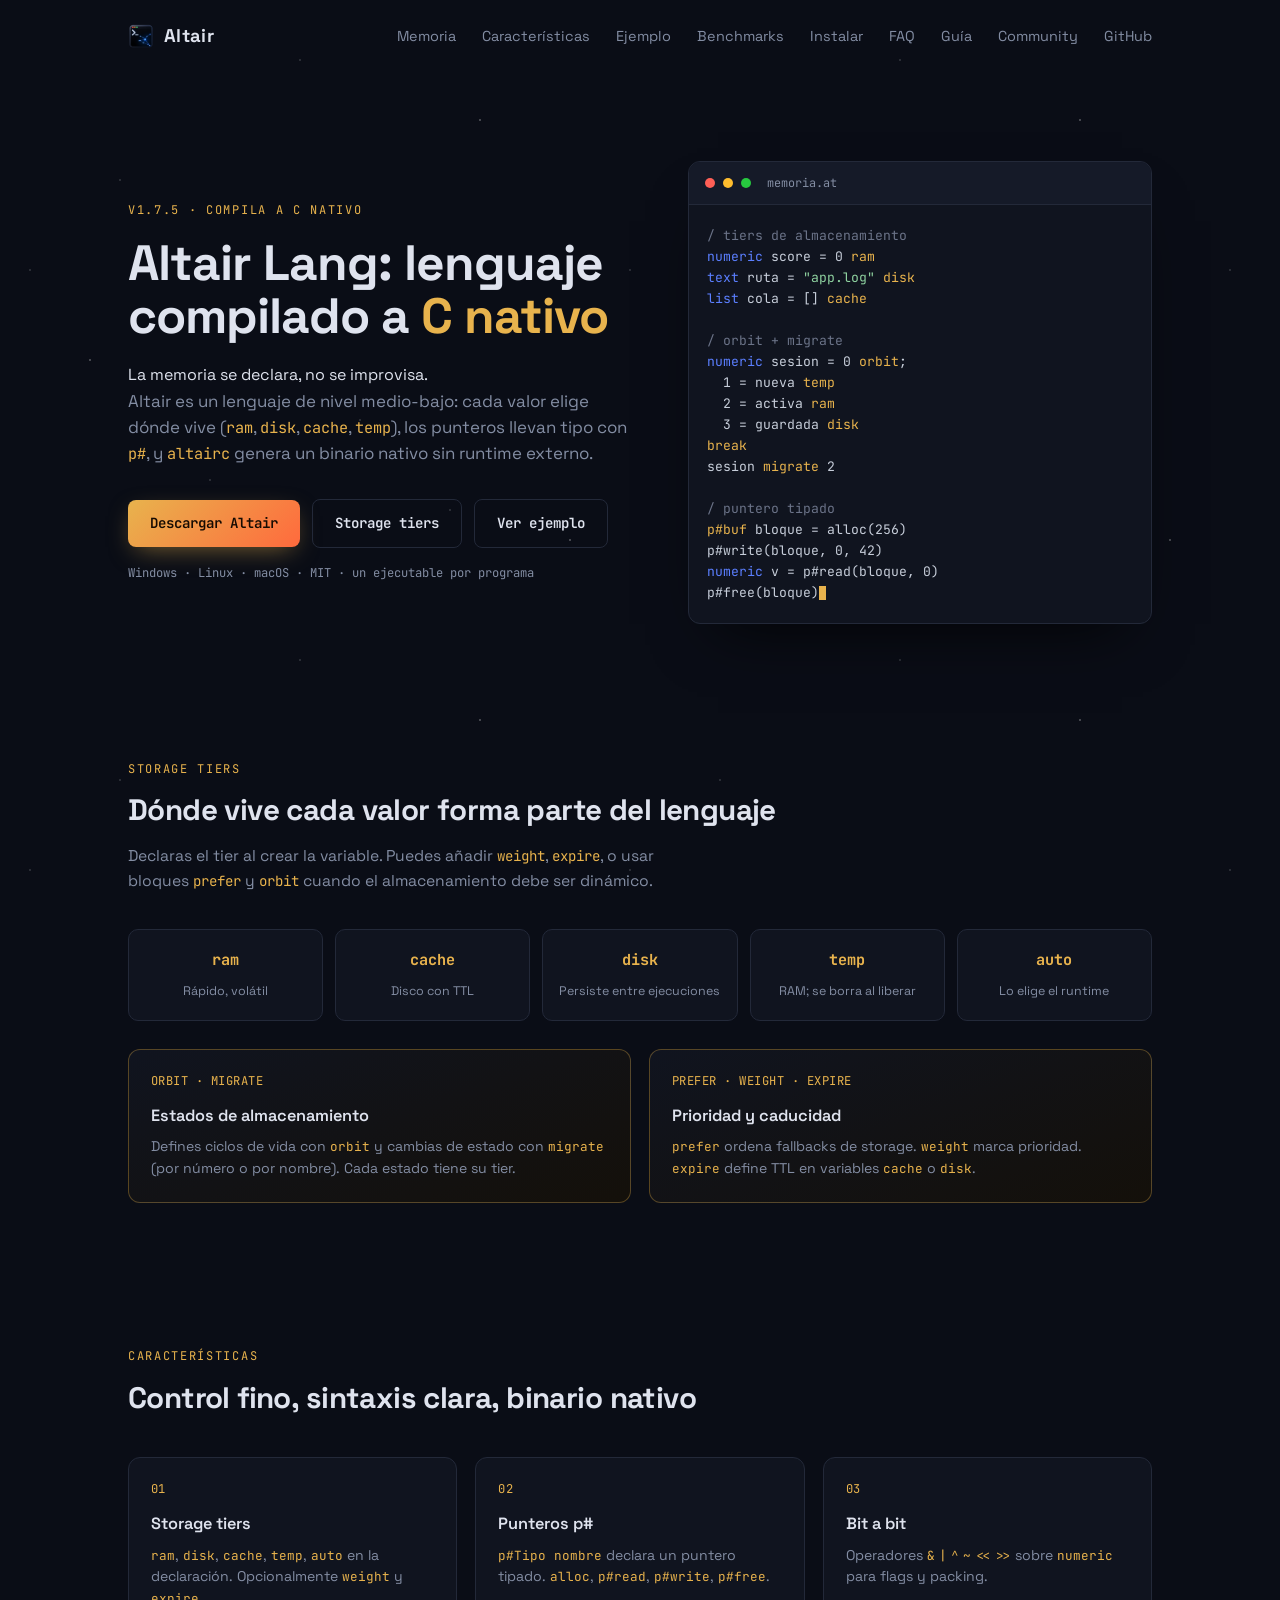
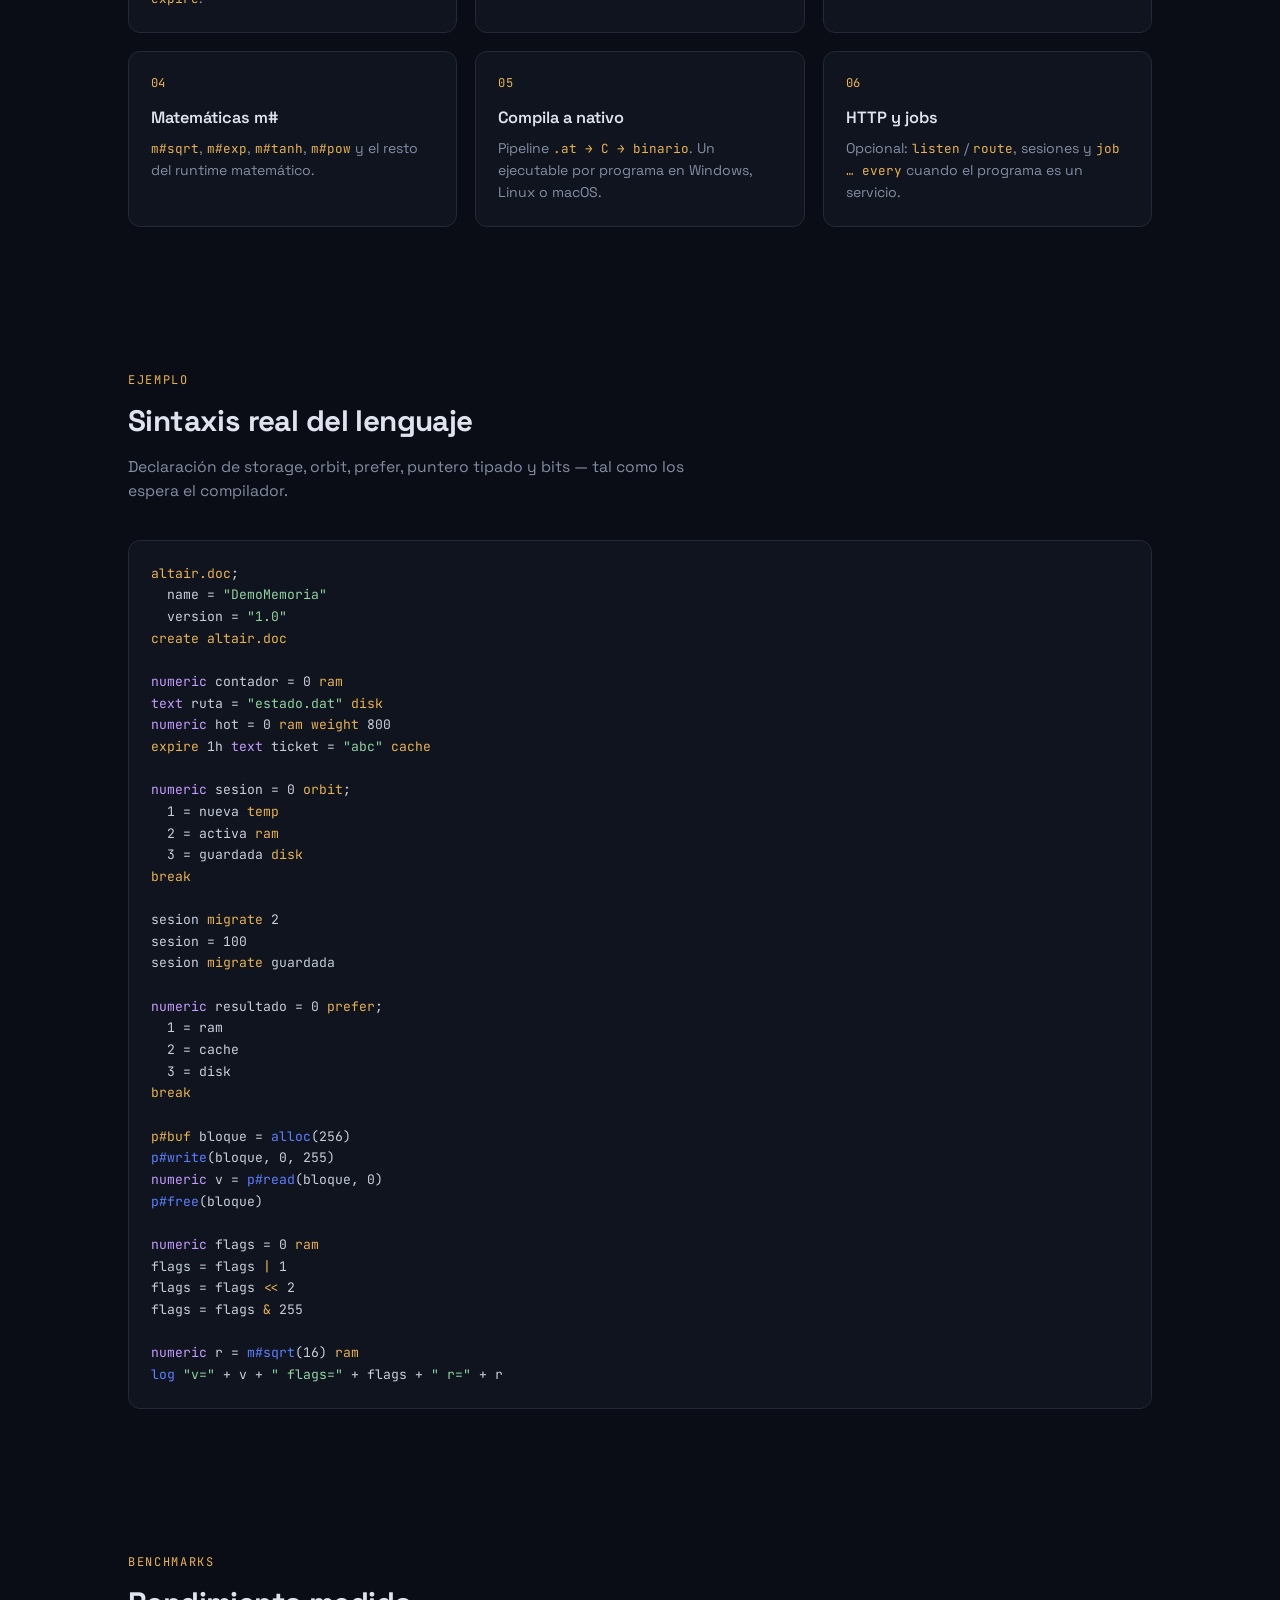
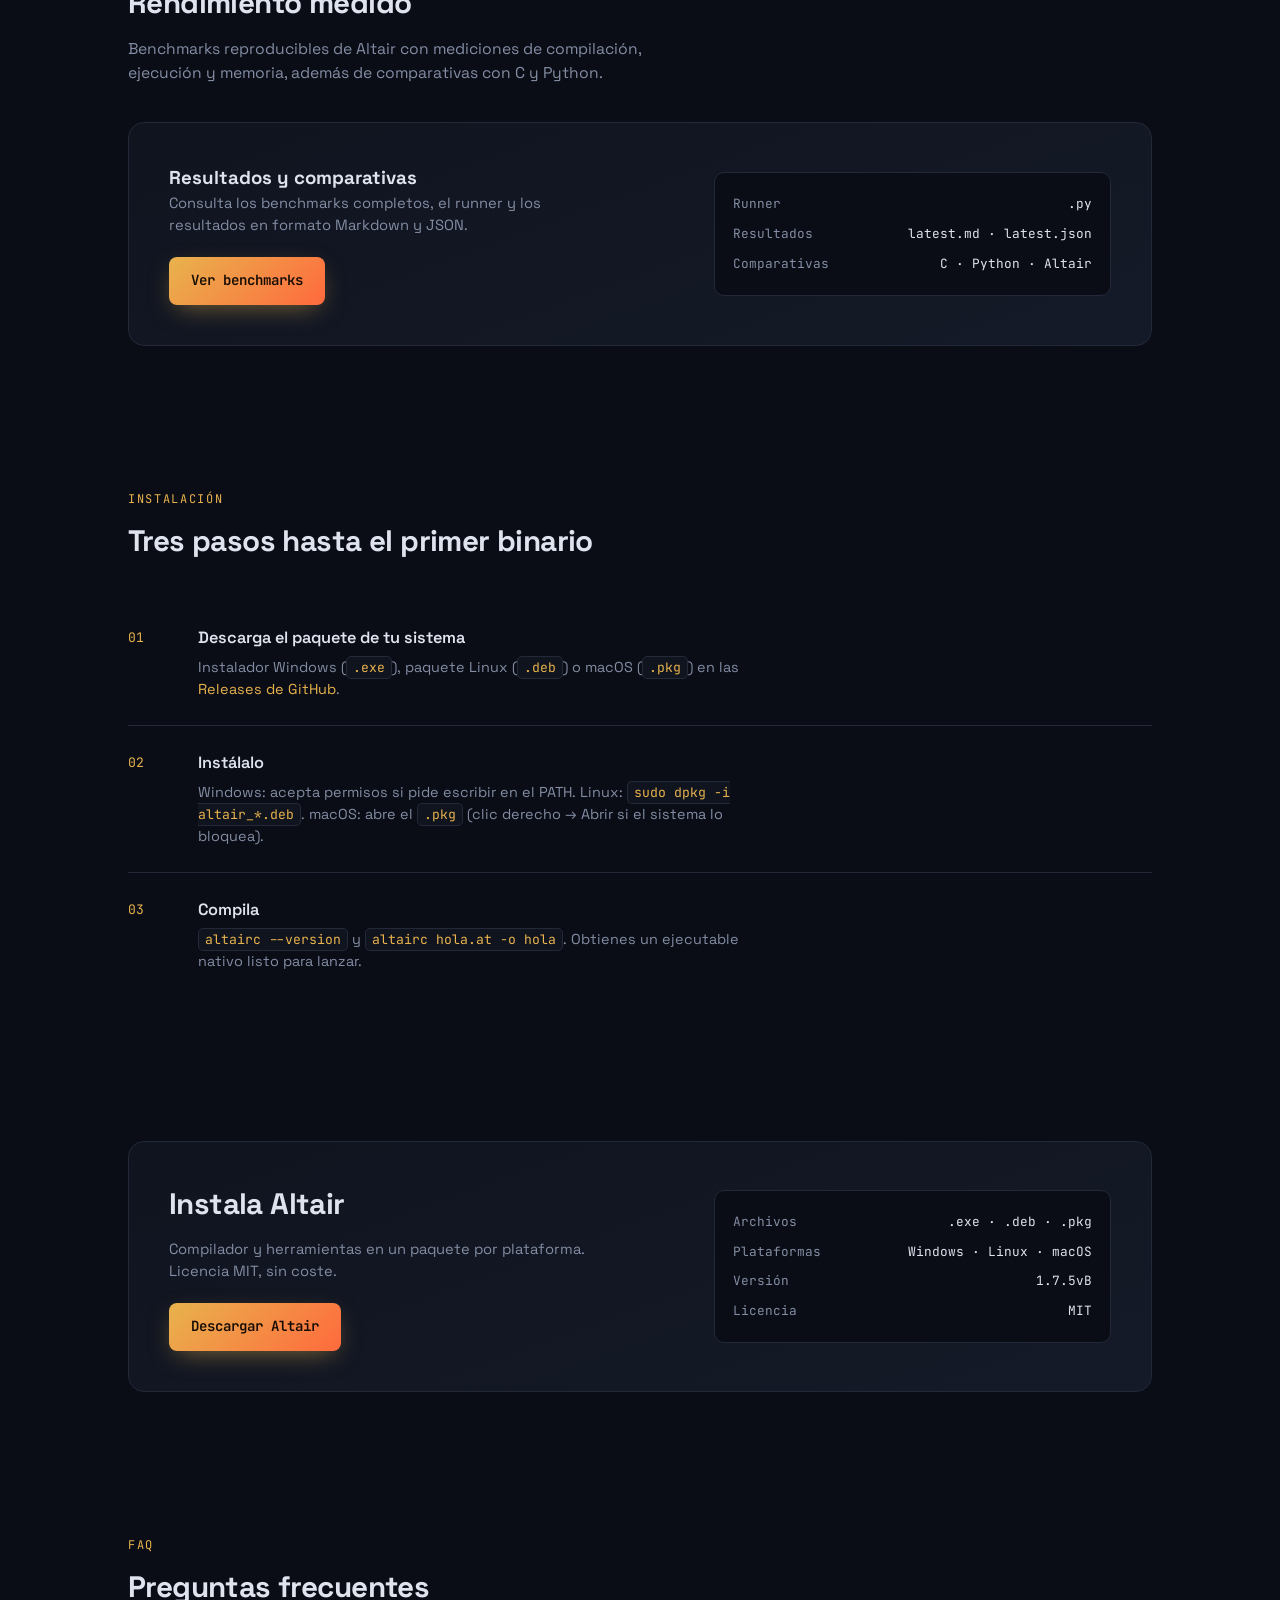
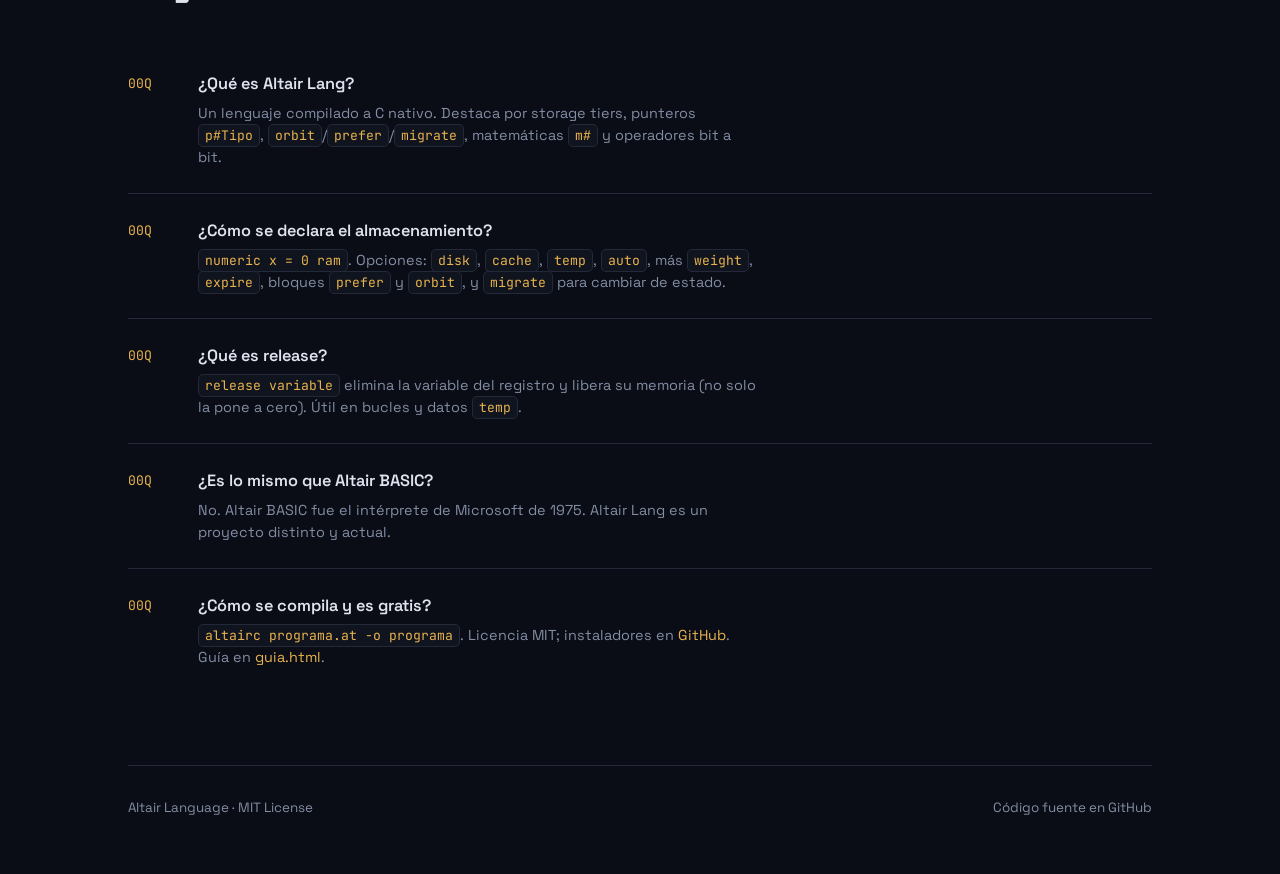
==== commit b84abefc: "Add benchmarks section with performance details Added a section for benchmarks including performance" ====
--- a/docs/index.html
+++ b/docs/index.html
@@ -4,10 +4,11 @@
 <meta charset="UTF-8">
 <meta name="viewport" content="width=device-width, initial-scale=1.0">
 <title>Altair Lang — Lenguaje compilado a C nativo</title>
-<meta name="description" content="Altair Lang: lenguaje compilado a C nativo. Storage tiers (ram, disk, cache, temp), punteros p#, operadores bit a bit y binario sin dependencias para Windows, Linux y macOS.">
-<meta name="keywords" content="altair, altair lang, altairc, storage tiers, ram disk cache temp, p#, punteros, orbit, prefer, migrate, operadores bit a bit, lenguaje compilado a C">
+<meta name="description" content="Altair Lang: lenguaje compilado a C nativo con runtime embebido. Storage tiers (ram, disk, cache, temp), orbit, prefer, migrate, punteros p#, tokens de un solo uso, snapshot completo, servidor HTTP integrado y gráficos raylib. Binarios nativos para Windows, Linux y macOS.">
+<meta name="keywords" content="altair, altair lang, altair language, altairc, altair compiler, lenguaje altair, storage tiers, orbit, prefer, migrate, p#, punteros, token, snapshot, servidor http, raylib, transpilador a C, lexer, parser, AST, runtime, binario nativo, windows linux macos">
 <meta name="author" content="Altair Language">
 <link rel="canonical" href="https://victios7.github.io/Altair/">
+<meta name="robots" content="index, follow">
 <link rel="icon" type="image/png" href="ALTAIR_LOGO.png">
 <link rel="apple-touch-icon" type="image/png" href="ALTAIR_LOGO.png">
 <meta property="og:type" content="website">
@@ -293,6 +294,7 @@
       <a href="#memoria">Memoria</a>
       <a href="#caracteristicas">Características</a>
       <a href="#ejemplo">Ejemplo</a>
+      <a href="#benchmarks">Benchmarks</a>
       <a href="#instalar">Instalar</a>
       <a href="#faq">FAQ</a>
       <a href="guia.html">Guía</a>
@@ -304,7 +306,8 @@
   <section class="hero">
     <div>
       <div class="eyebrow">v1.7.5 · compila a C nativo</div>
-      <h1>La memoria se <span class="accent">declara</span>, no se improvisa.</h1>
+      <h1>Altair Lang: lenguaje compilado a <span class="accent">C nativo</span></h1>
+      <p class="tagline">La memoria se declara, no se improvisa.</p>
       <p class="lede">
         Altair es un lenguaje de nivel medio-bajo: cada valor elige dónde vive
         (<code>ram</code>, <code>disk</code>, <code>cache</code>, <code>temp</code>),
@@ -461,7 +464,43 @@
 <span class="fn">log</span> <span class="str">"v="</span> + v + <span class="str">" flags="</span> + flags + <span class="str">" r="</span> + r
     </div>
   </section>
-
+  <section id="benchmarks">
+  <div class="section-head">
+    <div class="eyebrow">Benchmarks</div>
+    <h2>Rendimiento medido</h2>
+    <p>
+      Benchmarks reproducibles de Altair con mediciones de compilación,
+      ejecución y memoria, además de comparativas con C y Python.
+    </p>
+  </div>
+
+  <div class="download-panel">
+    <div>
+      <h3>Resultados y comparativas</h3>
+      <p>
+        Consulta los benchmarks completos, el runner y los resultados
+        en formato Markdown y JSON.
+      </p>
+
+      <div class="cta-row" style="margin-top:20px;">
+        <a
+          class="btn btn-primary"
+          href="https://github.com/victios7/Altair/tree/main/benchmark"
+          target="_blank"
+          rel="noopener"
+        >
+          Ver benchmarks
+        </a>
+      </div>
+    </div>
+
+    <div class="file-info">
+      <div><span>Runner</span><span>.py</span></div>
+      <div><span>Resultados</span><span>latest.md · latest.json</span></div>
+      <div><span>Comparativas</span><span>C · Python · Altair</span></div>
+    </div>
+  </div>
+</section>
   <section id="instalar">
     <div class="section-head">
       <div class="eyebrow">Instalación</div>
@@ -504,7 +543,7 @@
       <div class="file-info">
         <div><span>Archivos</span><span>.exe · .deb · .pkg</span></div>
         <div><span>Plataformas</span><span>Windows · Linux · macOS</span></div>
-        <div><span>Versión</span><span>1.7.5 Maths</span></div>
+        <div><span>Versión</span><span>1.7.5vB</span></div>
         <div><span>Licencia</span><span>MIT</span></div>
       </div>
     </div>
